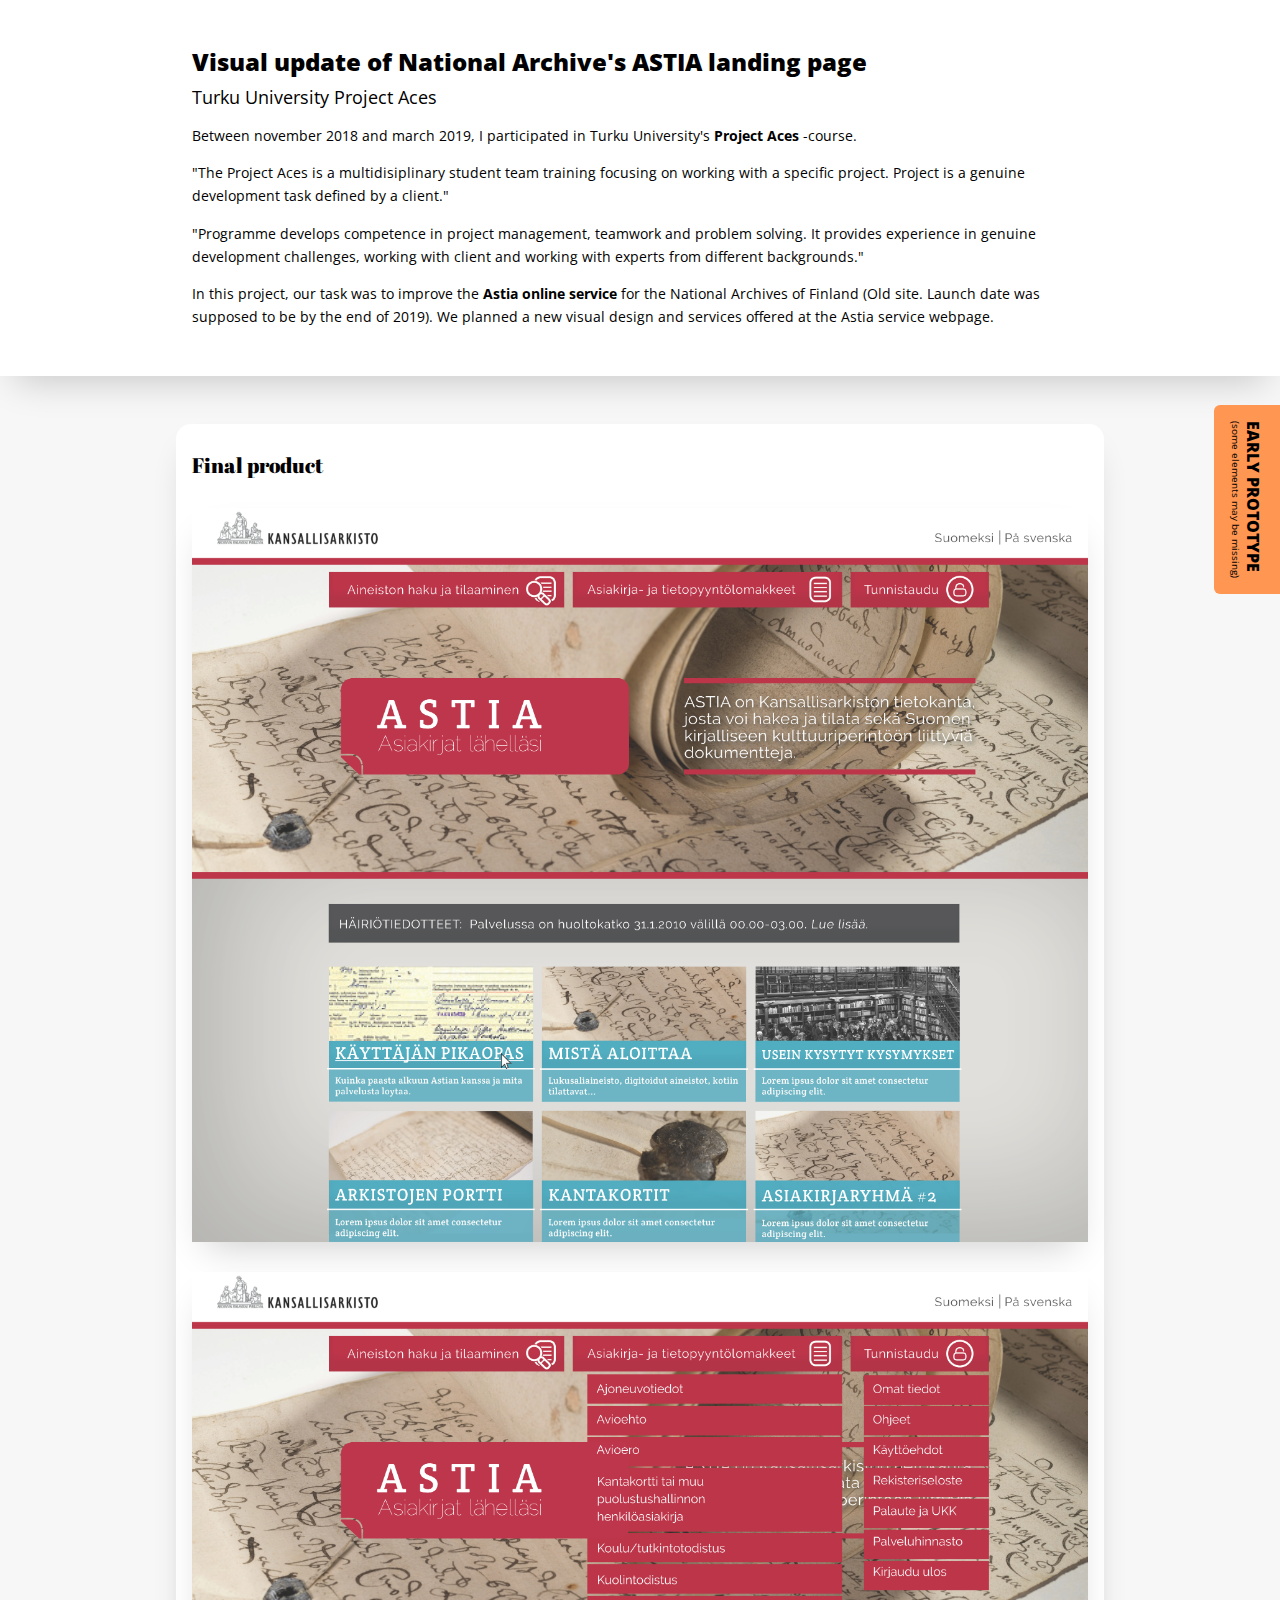
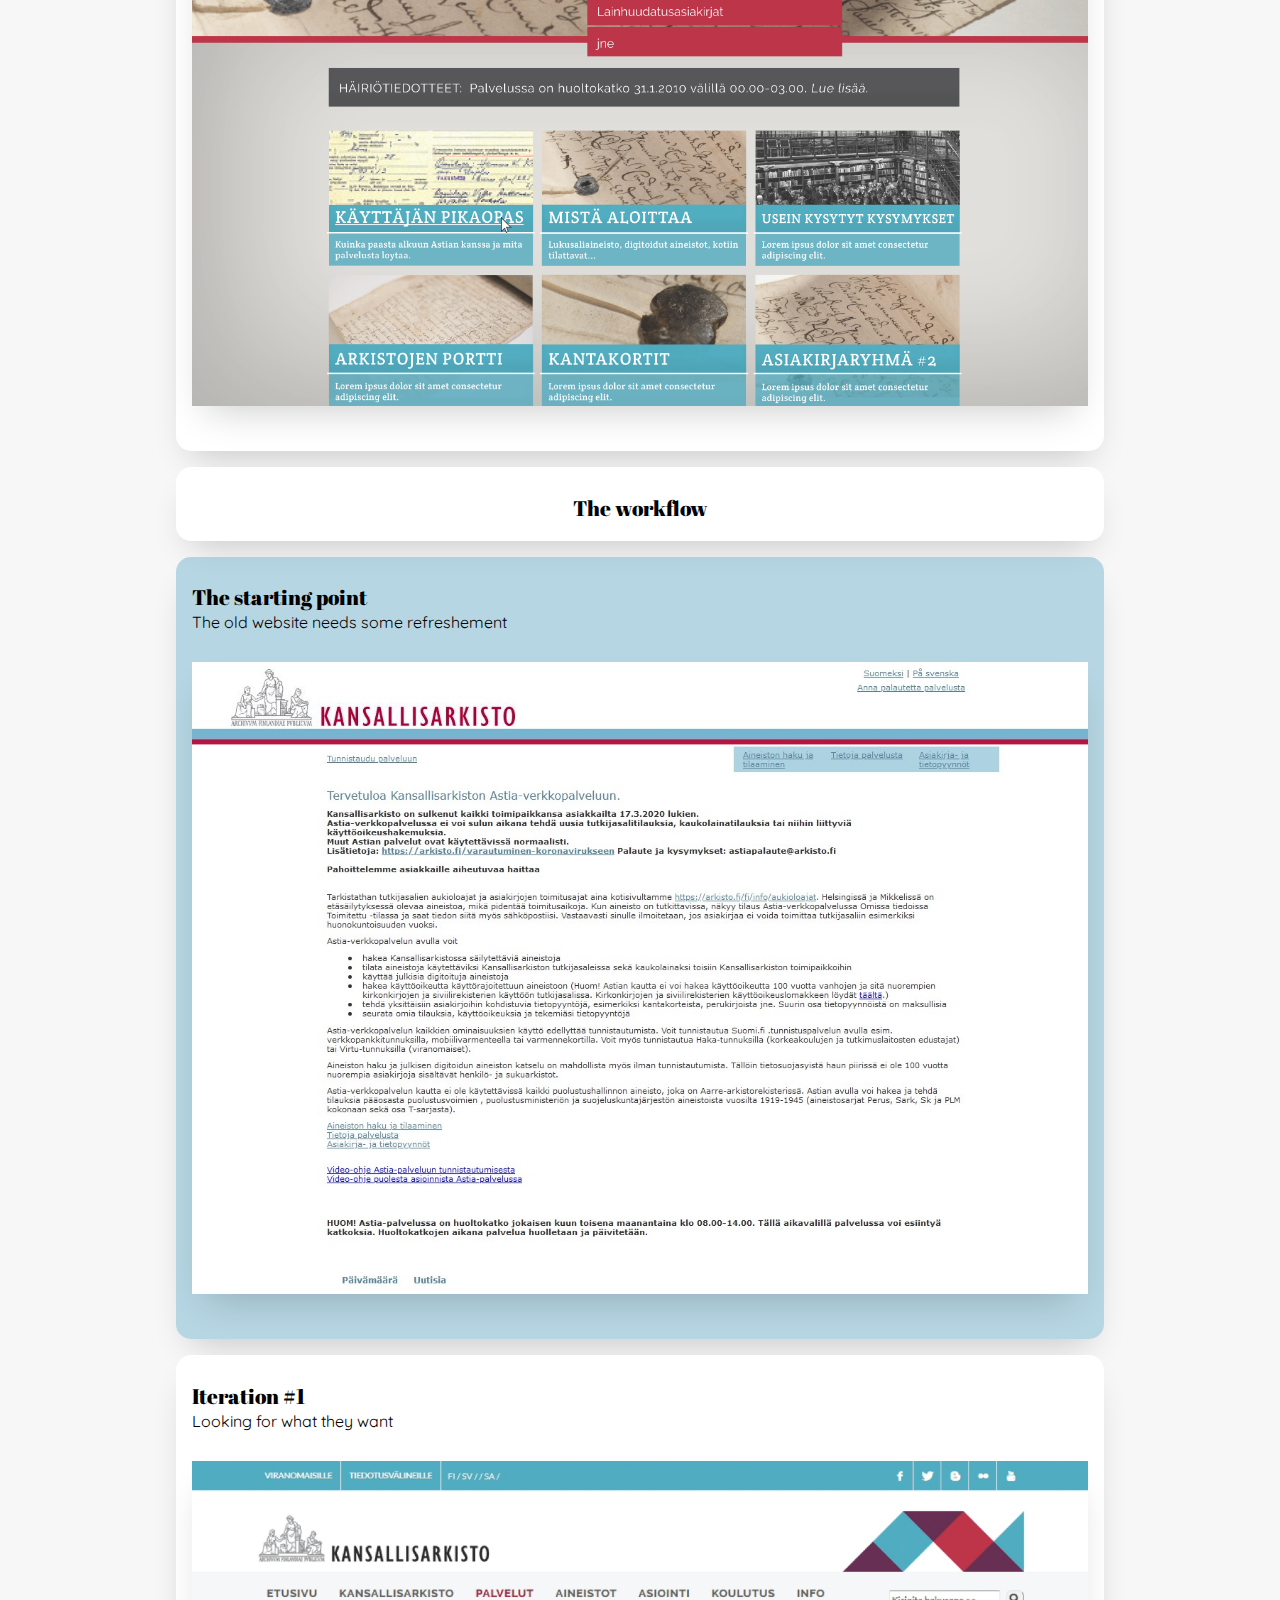
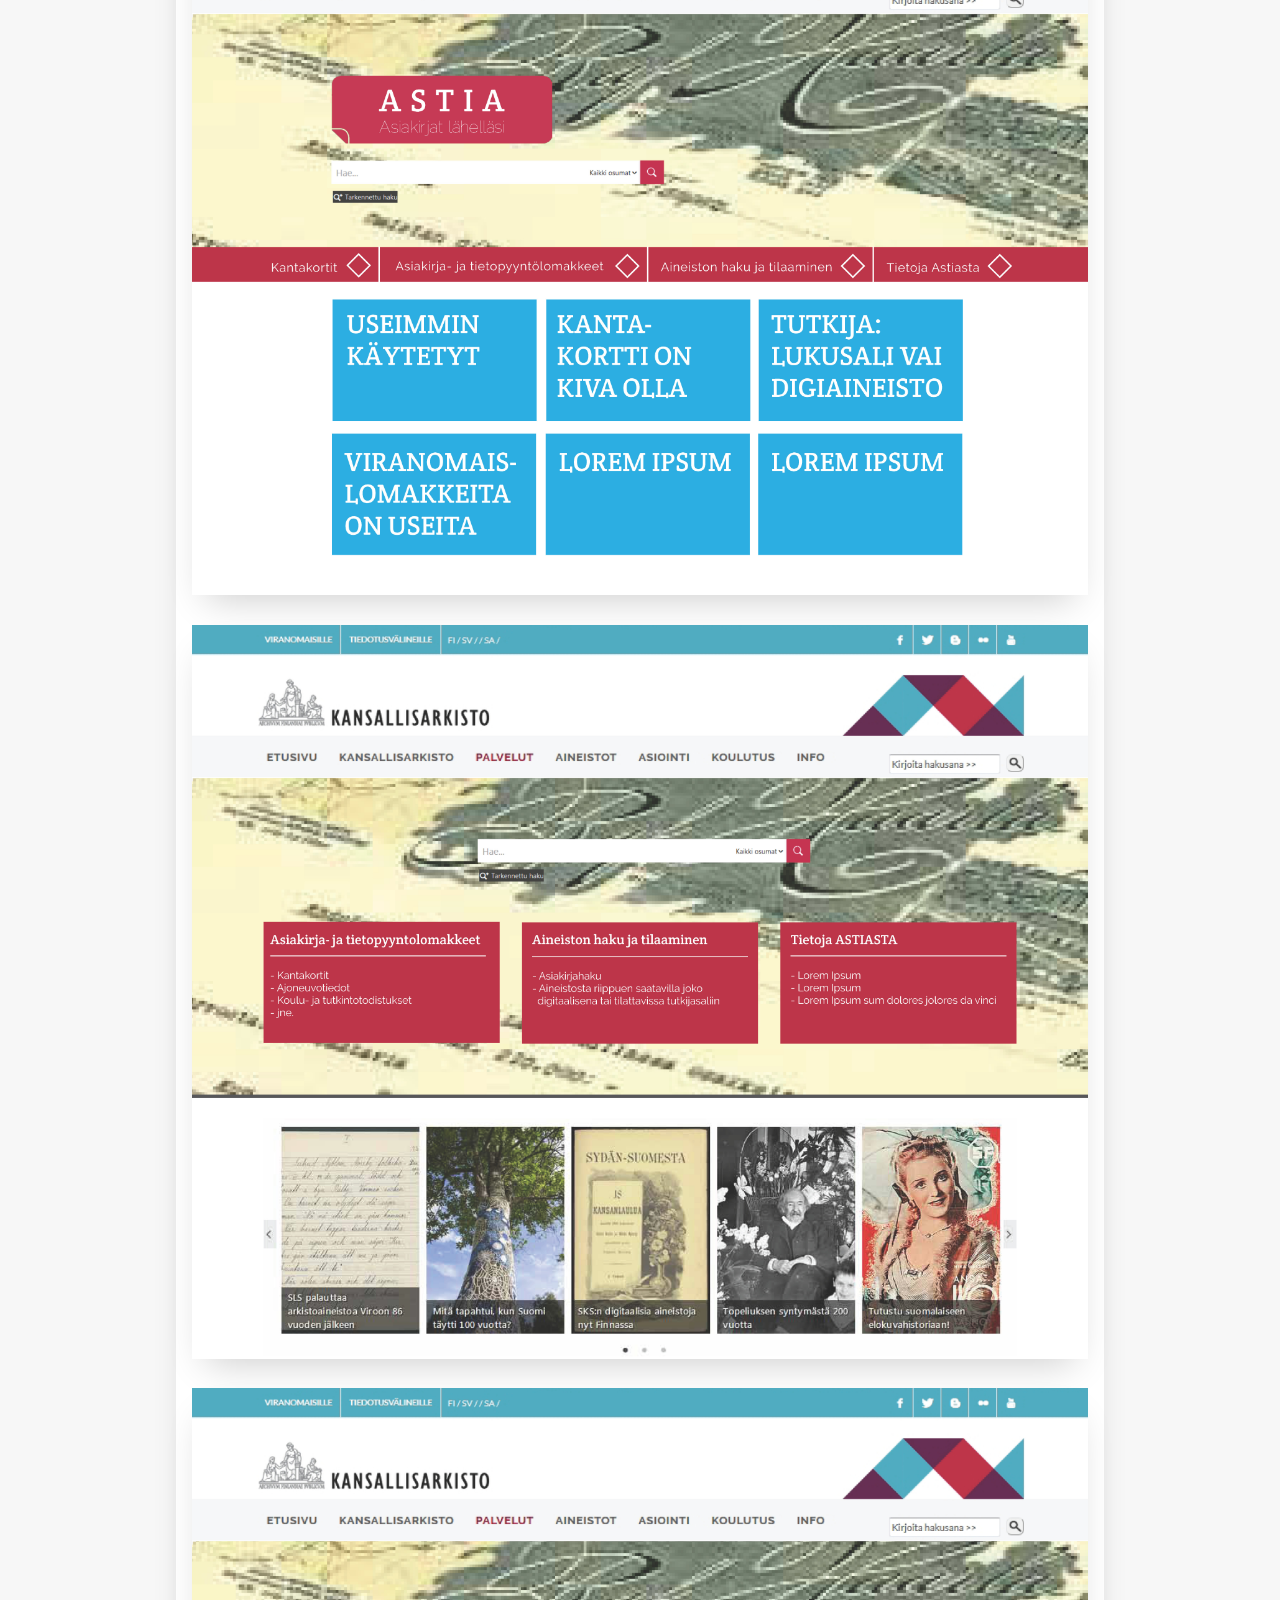
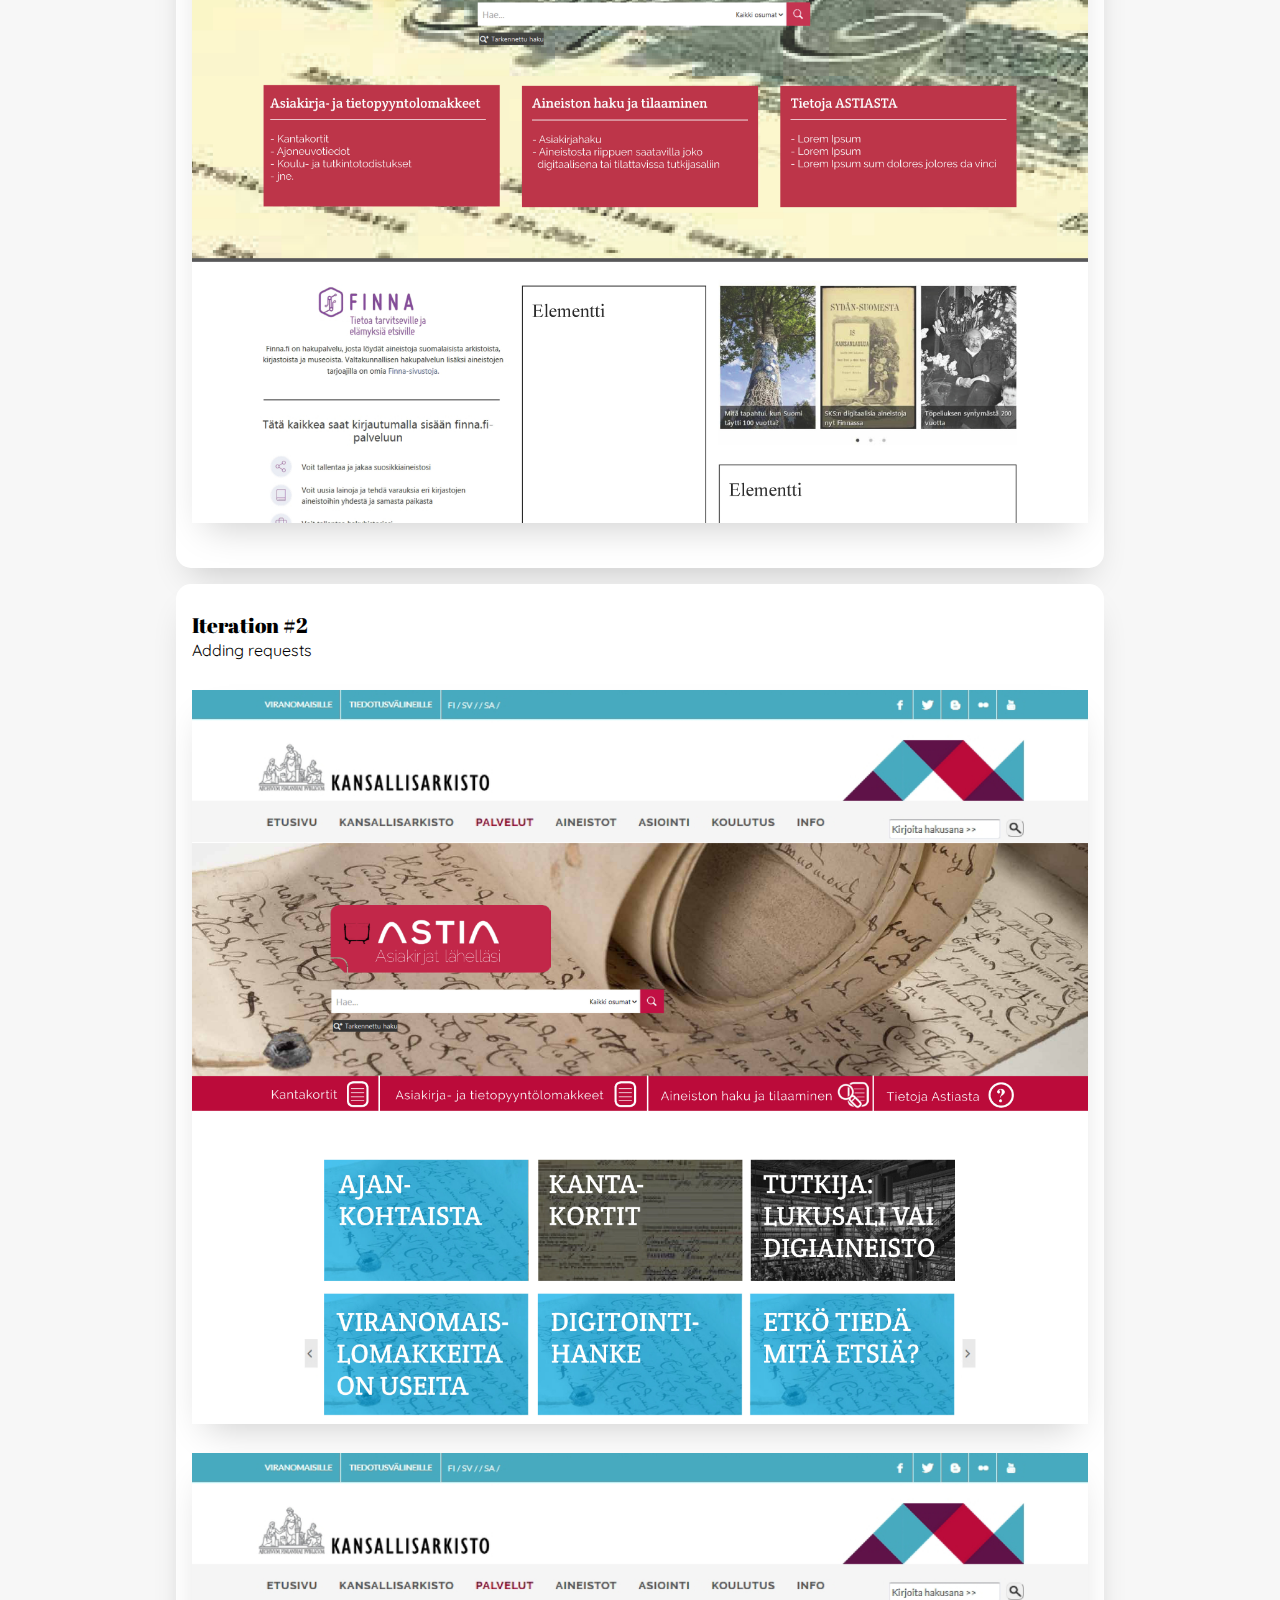
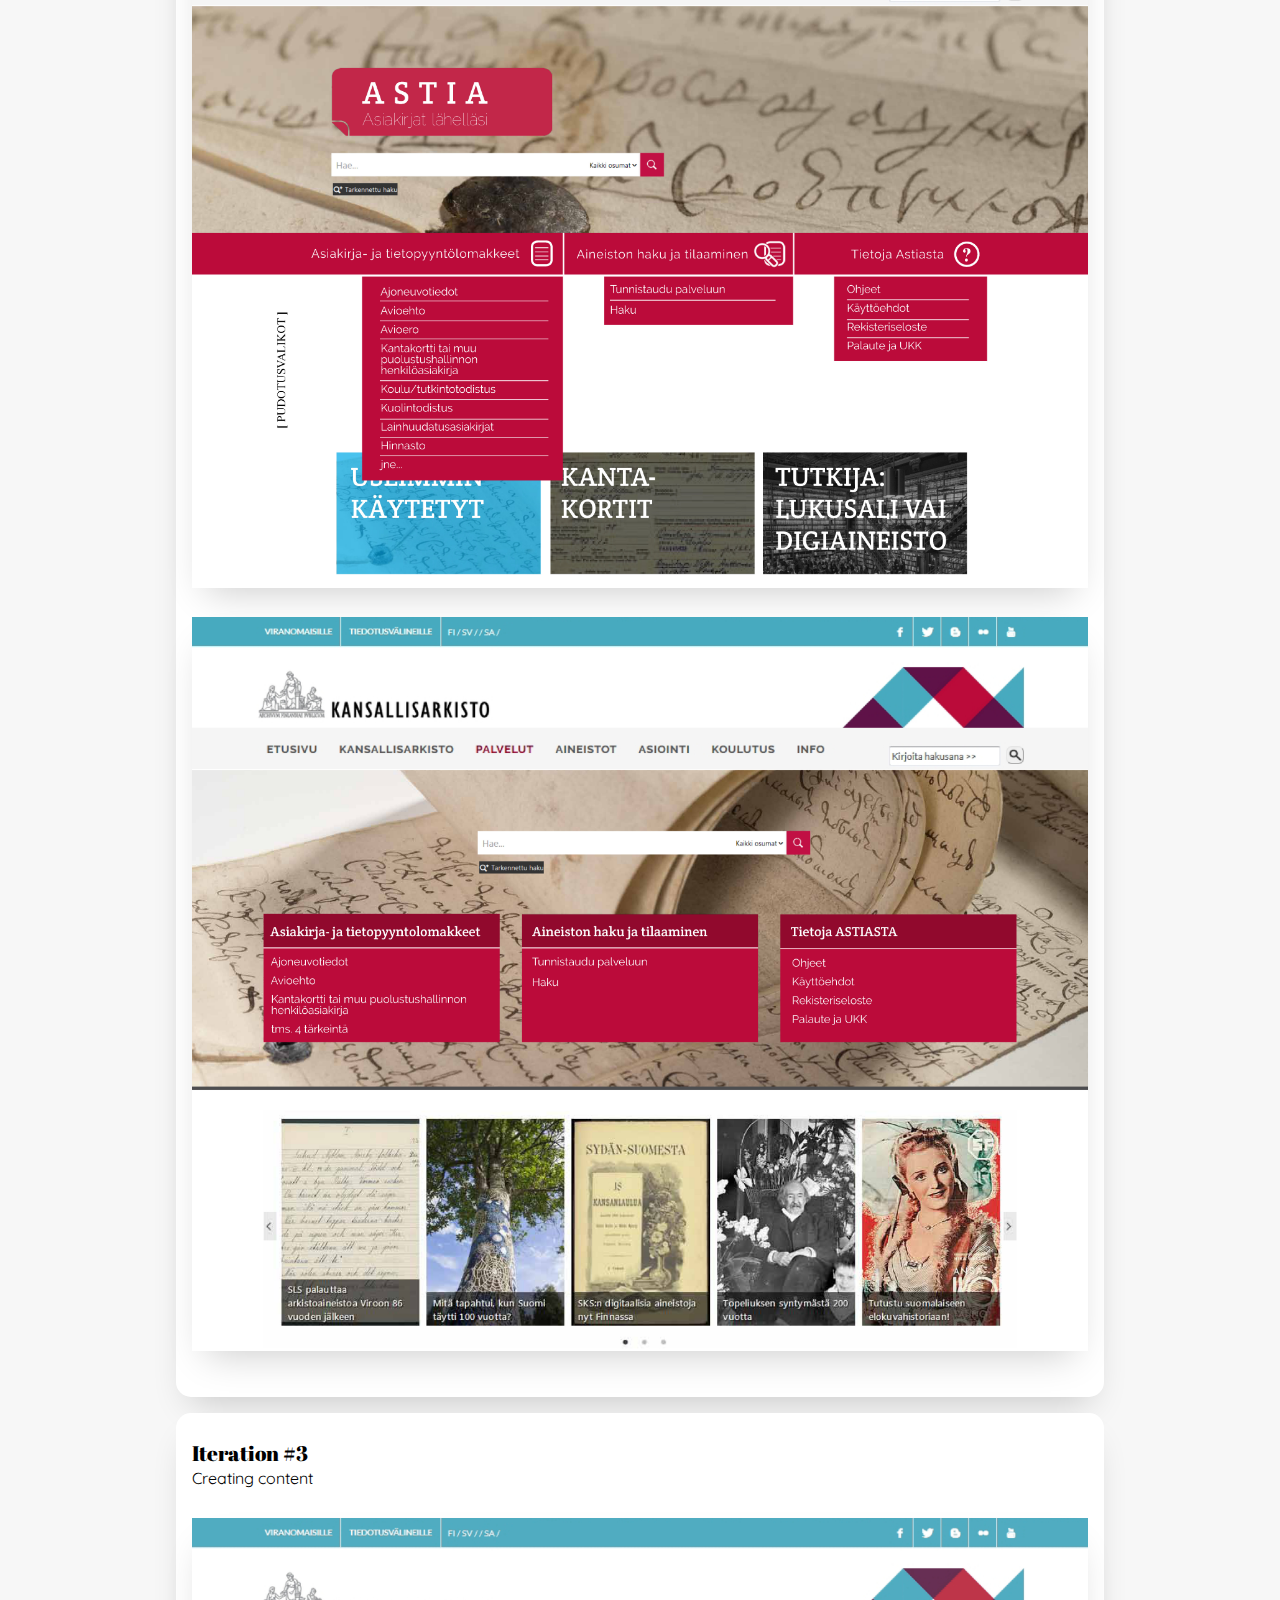
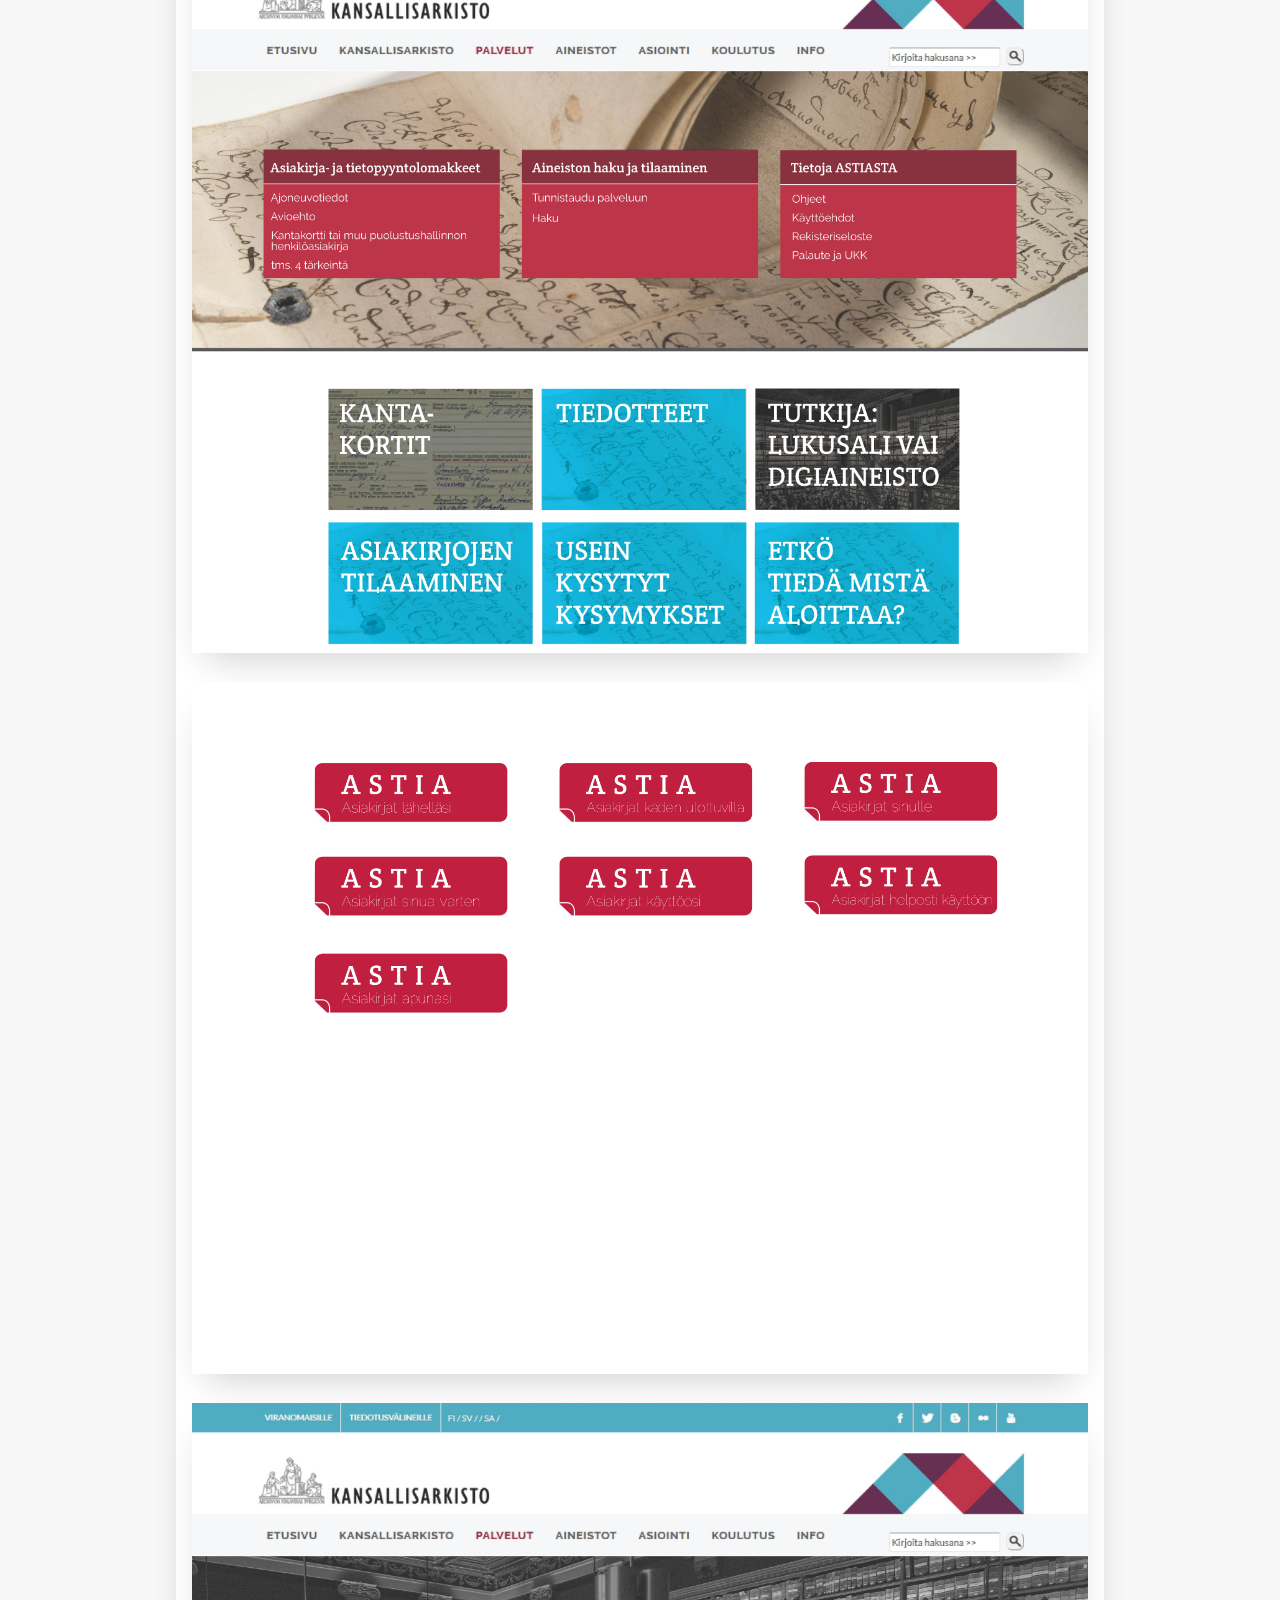
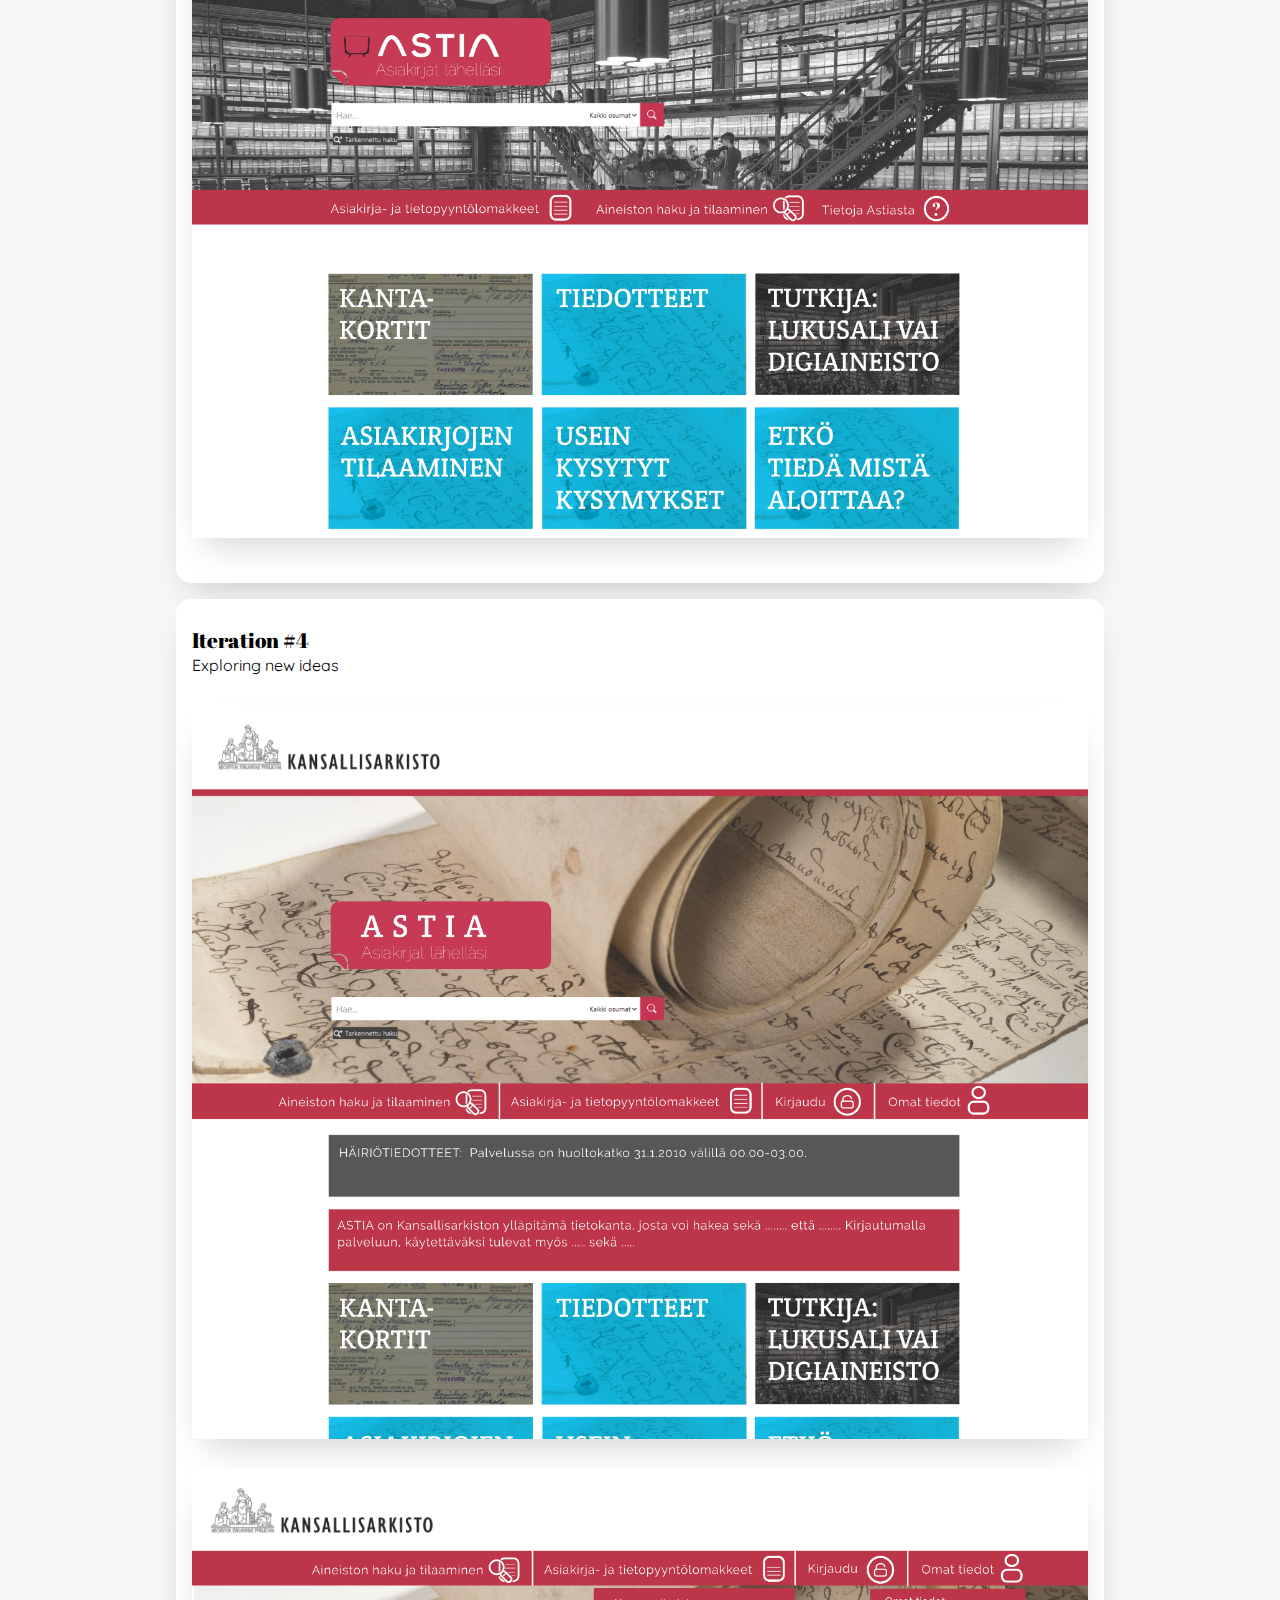
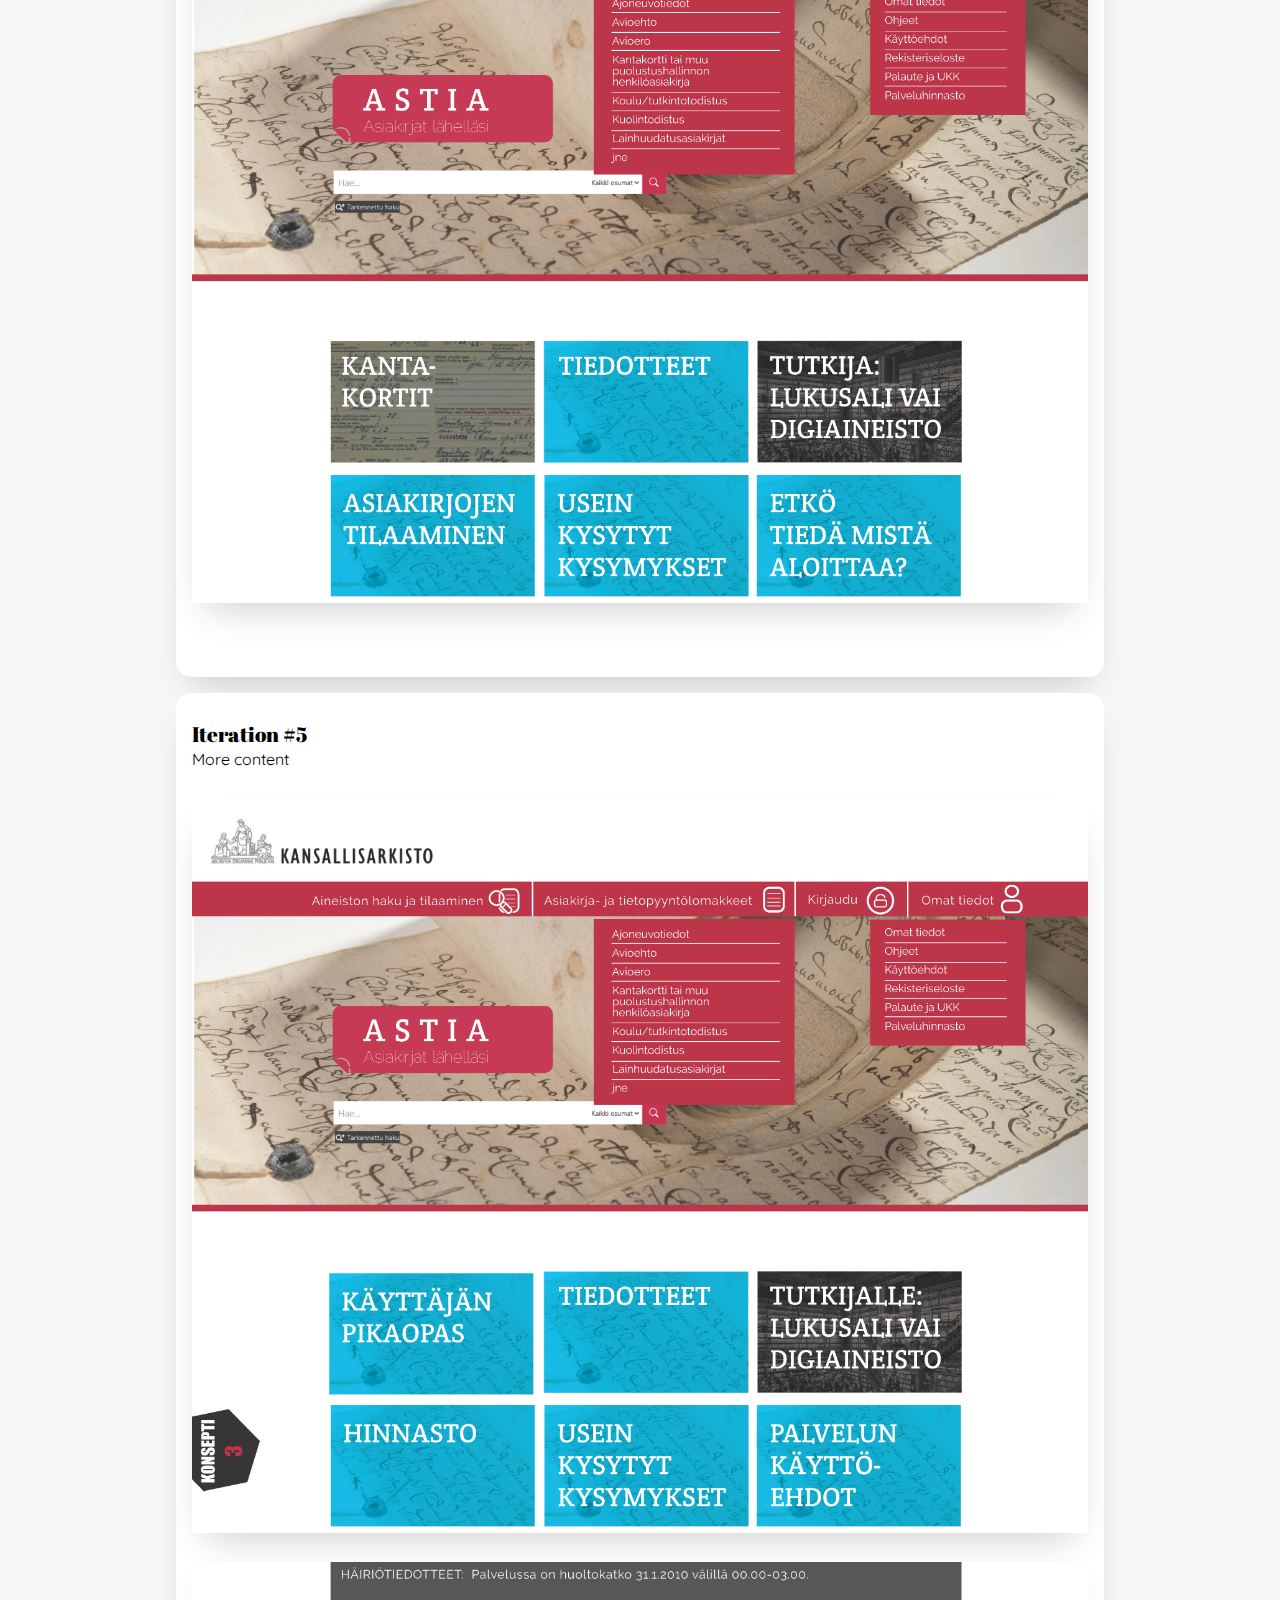
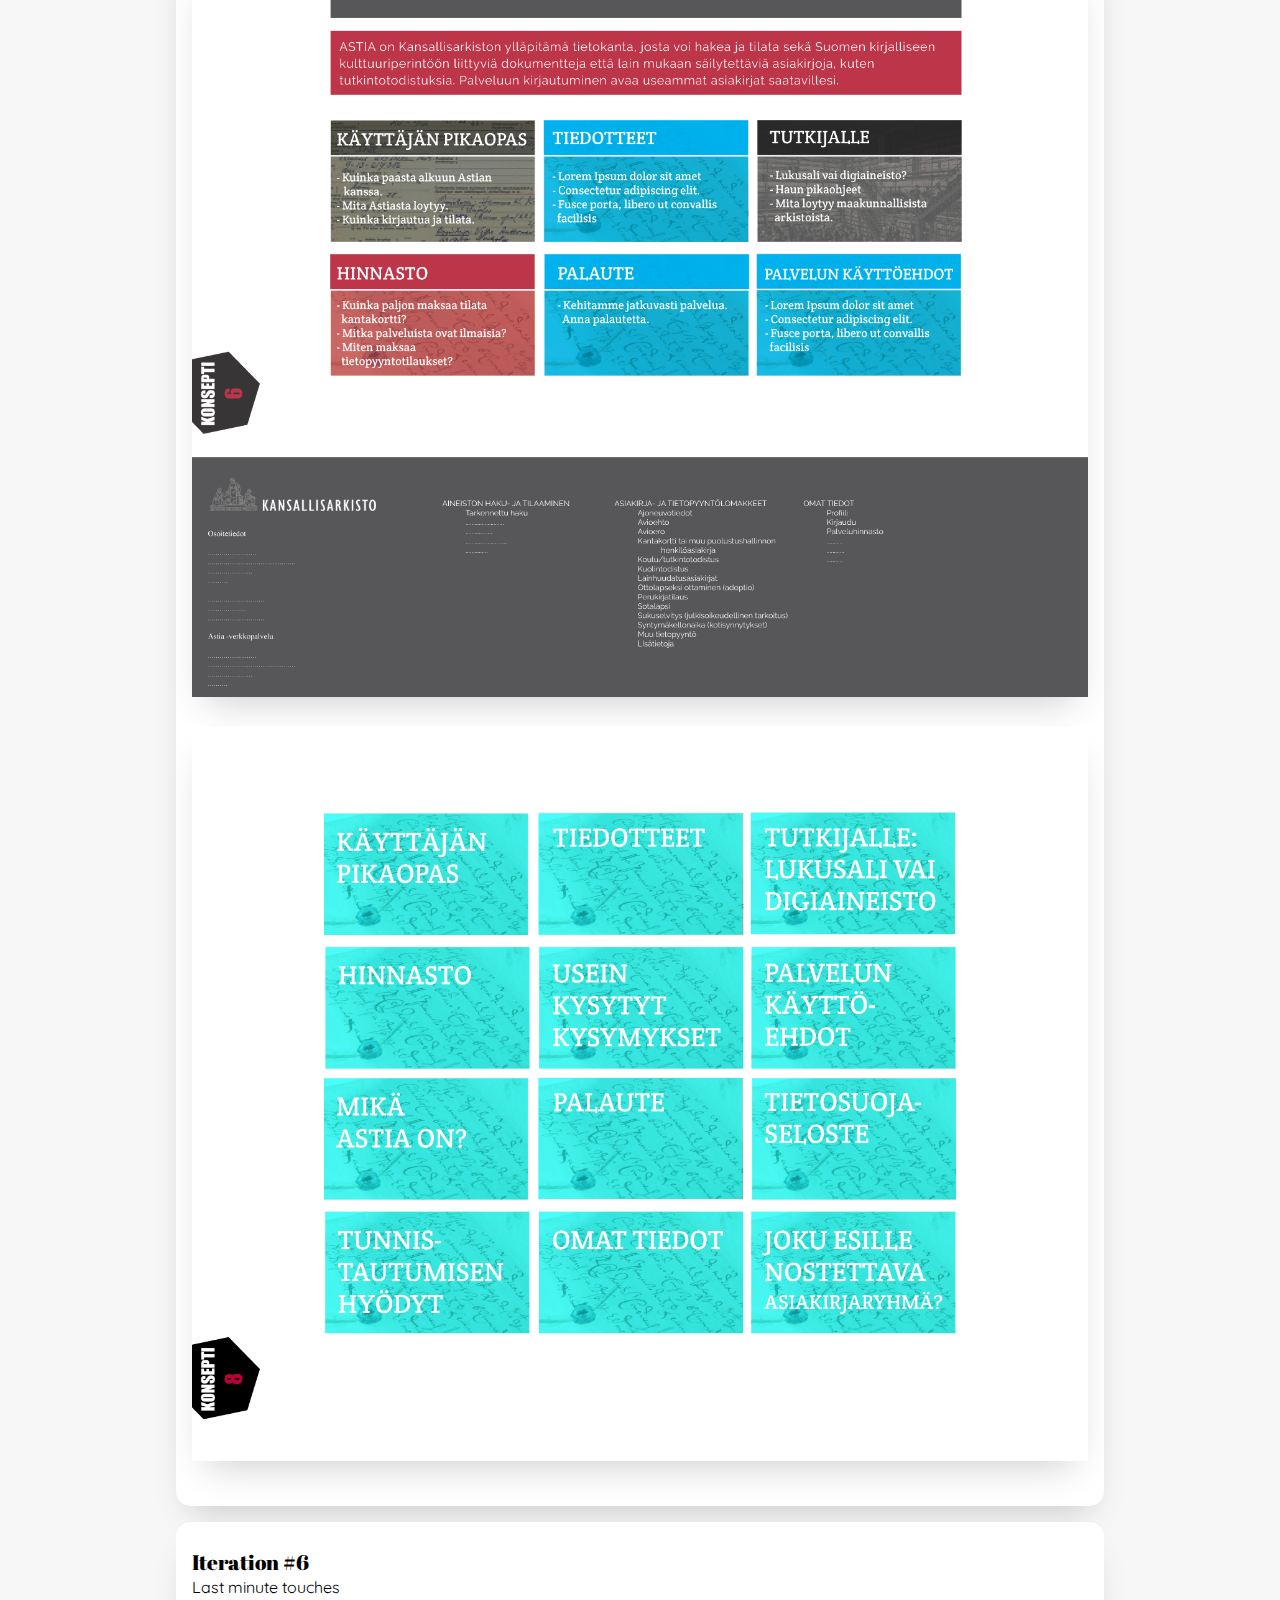
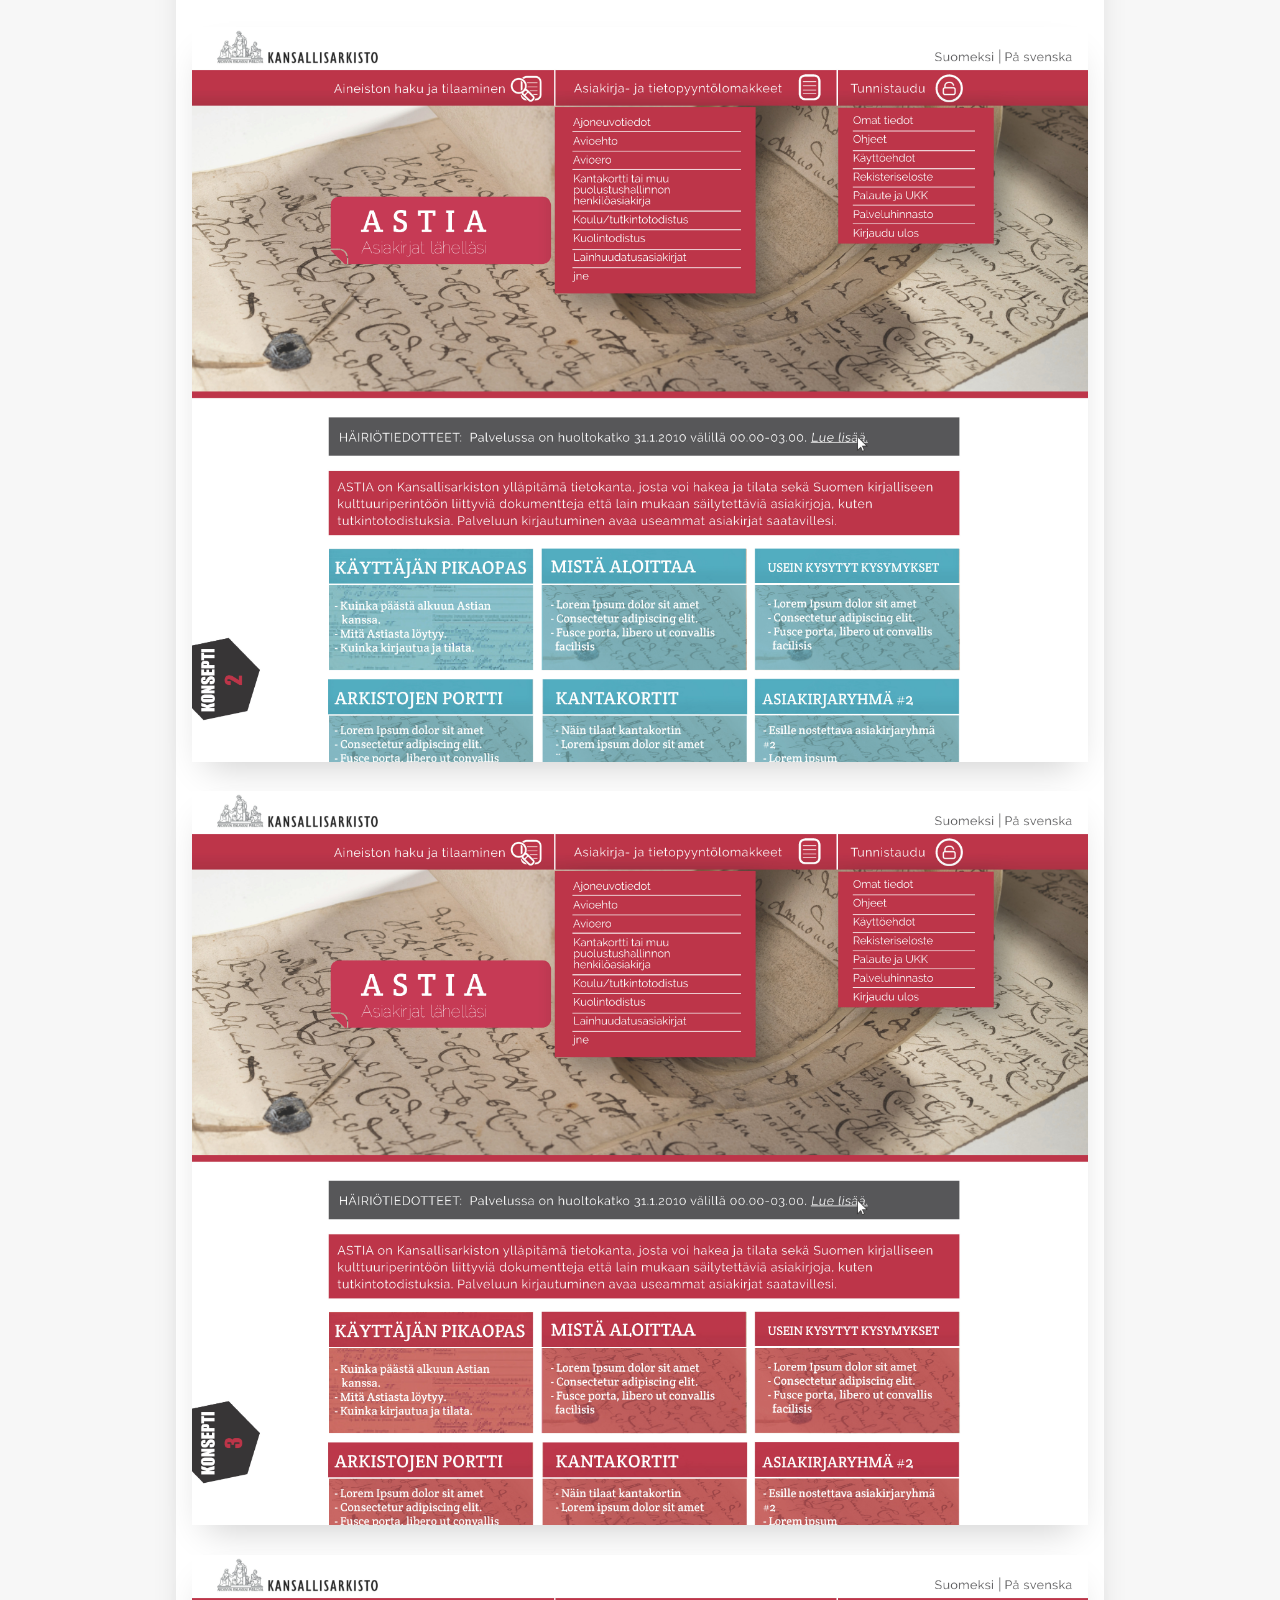
==== kansallisarkisto_workflow.html @ f21d9e27 "update 0.95" ====
<!DOCTYPE html>
<html>
    <head>
        <title>Kansallisarkisto astia -prject workflow</title>
        <meta charset="UTF-8">
        <meta name="viewport" content="width=device-width, initial-scale=1.0">
        <link href="https://fonts.googleapis.com/css2?family=Abril+Fatface&family=Open+Sans:wght@400;800&family=Quicksand:wght@300&display=swap" rel="stylesheet">  
        <link href="css/workflow.css" rel="stylesheet">
    </head>
    <body>
        <div id="header">
            <a id="demo" href="ASTIA_Kansallisarkisto.html" target="_blank">
                <p>Early prototype</p>
                <p id="demo-small">(some elements may be missing)</p>
            </a>
            <div id="content">
                <h1>Visual update of National Archive's ASTIA landing page</h1>
                <h2>Turku University Project Aces</h2>
                <div id="intro">
                    <div>
                        Between november 2018 and march 2019, I participated in Turku University's
                        <a href="https://projektiassat.fi/en/" target="_blank">Project Aces</a> -course.
                    </div>
                    <div>
                        "The Project Aces is a multidisiplinary student team training focusing 
                        on working with a specific project. Project is a genuine development 
                        task defined by a client."
                    </div>

                    <div>
                        "Programme develops competence in project management, teamwork 
                        and problem solving. It provides experience in genuine development 
                        challenges, working with client and working with experts from 
                        different backgrounds."
                    </div>    

                    <div>
                        In this project, our task was to improve the 
                        <a href="https://astia.narc.fi/astiaUi/" target="_blank">Astia online service</a>
                        for the National Archives of Finland (Old site. Launch date was supposed
                        to be by the end of 2019). We planned a new visual 
                        design and services offered at the Astia service webpage. 
                    </div>
                </div>
            </div>
        </div>
        
        <div class="iteration">
            <h3>Final product</h3>
            <h4></h4>
            <img src="img/kansallisarkisto/ASTIA_FINAL_Page_1.jpg" alt="">
            <img src="img/kansallisarkisto/ASTIA_FINAL_Page_2.jpg" alt="">
        </div>
        
        <div class="iteration">
            <h3 id="workflow">The workflow</h3>
        </div>
        
        <div class="iteration starting-point">
            <h3>The starting point</h3>
            <h4>The old website needs some refreshement</h4>
            <img src="img/kansallisarkisto/Astia starting point.jpg" alt="">
        </div>
        
        <div class="iteration">
            <h3>Iteration #1</h3>
            <h4>Looking for what they want</h4>
            <img src="img/kansallisarkisto/ASTIA_v1_Page_1.jpg" alt="">
            <img src="img/kansallisarkisto/ASTIA_v1_Page_3.jpg" alt="">
            <img src="img/kansallisarkisto/ASTIA_v1_Page_4.jpg" alt="">
        </div>
        
        <div class="iteration">
            <h3>Iteration #2</h3>
            <h4>Adding requests</h4>
            <img src="img/kansallisarkisto/ASTIA_v2_Page_1.jpg" alt="">
            <img src="img/kansallisarkisto/ASTIA_v2_Page_2.jpg" alt="">
            <img src="img/kansallisarkisto/ASTIA_v2_Page_3.jpg" alt="">
        </div>
        
        <div class="iteration">
            <h3>Iteration #3</h3>
            <h4>Creating content</h4>
            <img src="img/kansallisarkisto/ASTIA_v3_Page_4.jpg" alt="">
            <img src="img/kansallisarkisto/ASTIA_v3_Page_5.jpg" alt="">
            <img src="img/kansallisarkisto/ASTIA_v3_Page_6.jpg" alt="">
        </div>
        
        <div class="iteration">
            <h3>Iteration #4</h3>
            <h4>Exploring new ideas</h4>
            <img src="img/kansallisarkisto/ASTIA_v4_Page_1.jpg" alt="">
            <img src="img/kansallisarkisto/ASTIA_v4_Page_3.jpg" alt="">
            <img src="img/kansallisarkisto/ASTIA_v4_Page_4.jpg" alt="">
            <img src="img/kansallisarkisto/ASTIA_v4_Page_5.jpg" alt="">
        </div>
        
        <div class="iteration">
            <h3>Iteration #5</h3>
            <h4>More content</h4>
            <img src="img/kansallisarkisto/ASTIA_v5_Page_3.jpg" alt="">
            <img src="img/kansallisarkisto/ASTIA_v5_Page_6.jpg" alt="">
            <img src="img/kansallisarkisto/ASTIA_v5_Page_8.jpg" alt="">
        </div>
        
        <div class="iteration">
            <h3>Iteration #6</h3>
            <h4>Last minute touches</h4>
            <img src="img/kansallisarkisto/ASTIA_v6_Page_2.jpg" alt="">
            <img src="img/kansallisarkisto/ASTIA_v6_Page_3.jpg" alt="">
            <img src="img/kansallisarkisto/ASTIA_v6_Page_7.jpg" alt="">
            <img src="img/kansallisarkisto/ASTIA_v6_Page_8.jpg" alt="">
        </div> 
    </body>
</html>
---- css/workflow.css ----
@import "css-reset.css";

@keyframes demo {
    0% {
        padding-right: 1em;
    }
    
    100% {
        padding-right: 2em;
    }
}

@keyframes demo2 {
    0% {
        padding-right: 2em;
    }
    
    100% {
        padding-right: 3em;
    }
}

html {
    background-color: #F7F7F7;
    font-family: 'Open Sans', sans-serif;
}

h1 {
    font-weight: 800;
    font-size: 1.5em;
    margin-bottom: 0.5em;
    line-height: 1.2;
}

h2 {
    font-size: 1.1em;
    margin-bottom: 1em;
}

div {
    margin-bottom: 1em;
    
}

#intro {
    line-height: 1.6;
    font-size: 0.9em;
}

h3 {
   font-family: 'Abril Fatface', serif;
   margin-bottom: 0.3em;
   margin-top: 0.7em;
   font-size: 1.3em;
   
}

h4 {
   font-family: 'Quicksand', sans-serif; 
   margin-bottom: 2em;
}

img {
    width: 100%;
    margin-bottom: 1.7em;
    -webkit-box-shadow: 0px 18px 36px -14px rgba(0,0,0,0.2);
    -moz-box-shadow: 0px 18px 36px -14px rgba(0,0,0,0.2);
    box-shadow: 0px 18px 36px -14px rgba(0,0,0,0.2);
}

.iteration {
    background-color: white;
    padding: 1em;
    margin-left: 1em;
    margin-right: 1em;
    border-radius: 15px;
    -webkit-box-shadow: 0px 18px 36px -14px rgba(0,0,0,0.2);
    -moz-box-shadow: 0px 18px 36px -14px rgba(0,0,0,0.2);
    box-shadow: 0px 18px 36px -14px rgba(0,0,0,0.2);
}

#demo {
    z-index: 99999;
    writing-mode: vertical-rl;
    text-orientation: mixed;
    position: fixed;
    right: -1%;
    top: 45%;
    font-family: 'Open Sans', sans-serif;
    font-weight: 800;
    text-transform: uppercase;
    background-color: #FF9651;
    padding: 1em;
    border-radius: 6px;
    text-decoration: none;
    color: black;
}

#demo-small {
    text-transform: lowercase;
    font-weight: normal;
    margin-right: 0.5em;
    font-size: 0.62em;
}

#demo:hover {
    animation: demo 0.05s linear;
    animation-fill-mode: forwards;
}

#header {
    margin-bottom: 3em;
    margin-left: 0;
    margin-right: 0;
    padding-top: 3em;
    padding-bottom: 2em;
    background-color: white;
    -webkit-box-shadow: 0px 18px 36px -14px rgba(0,0,0,0.2);
    -moz-box-shadow: 0px 18px 36px -14px rgba(0,0,0,0.2);
    box-shadow: 0px 18px 36px -14px rgba(0,0,0,0.2);
}

#workflow {
    text-align: center;
}

#intro a {
    text-decoration: none;
    font-weight: bold;
    color: black;
}

#intro a:hover {
    color: #FF9651;
}

.starting-point {
    background-color: rgba(118,181,208,0.5);
}

@media screen and (min-width: 900px) {
    .iteration {
        width: 70%;
        margin-left: auto;
        margin-right: auto;
    }
    
    #content {
        width: 70%;
        margin-left: auto;
        margin-right: auto;
    }
    
    #demo {
        padding-right: 2em;
    }
    
    #demo:hover {
        animation: demo2 0.05s linear;
        animation-fill-mode: forwards;
    }
}

@media screen and (min-width: 1800px) {
    .iteration {
        width: 50%;
    }
    
    #content {
        width: 50%;
    }
}
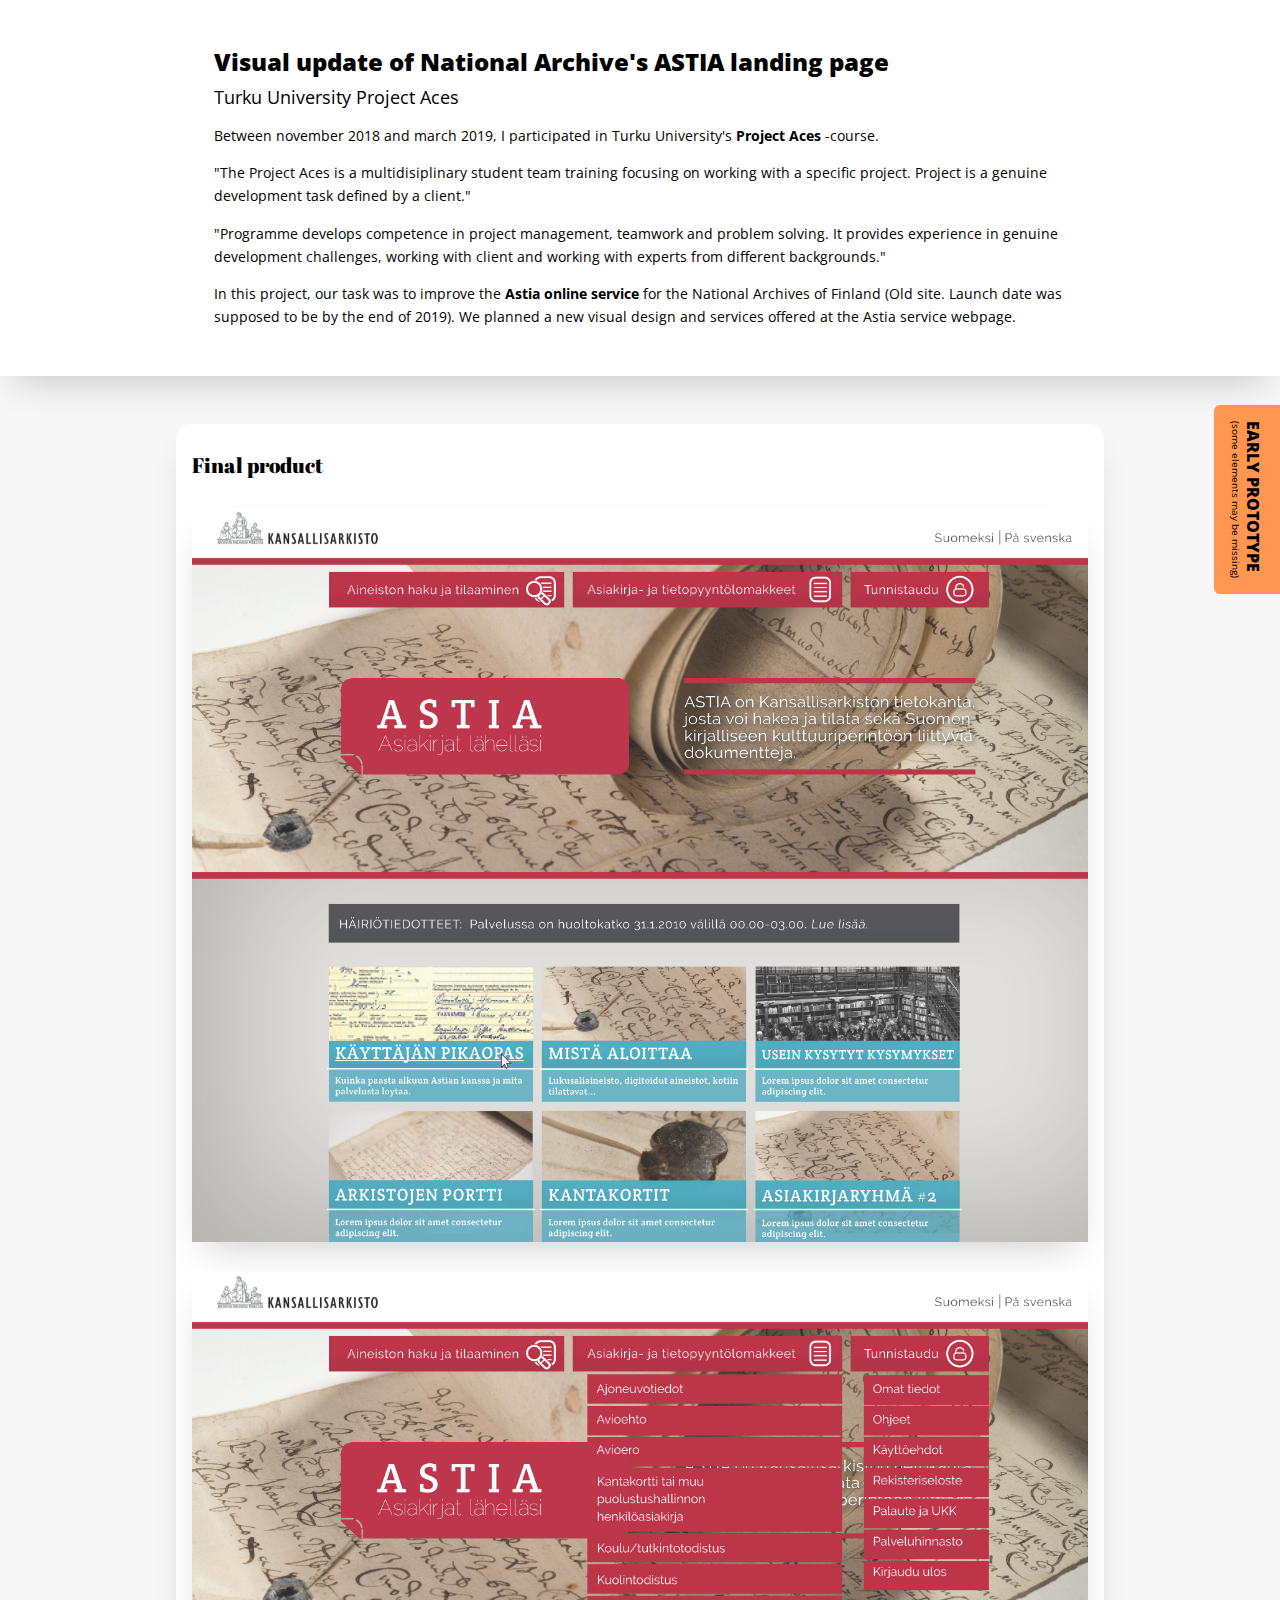
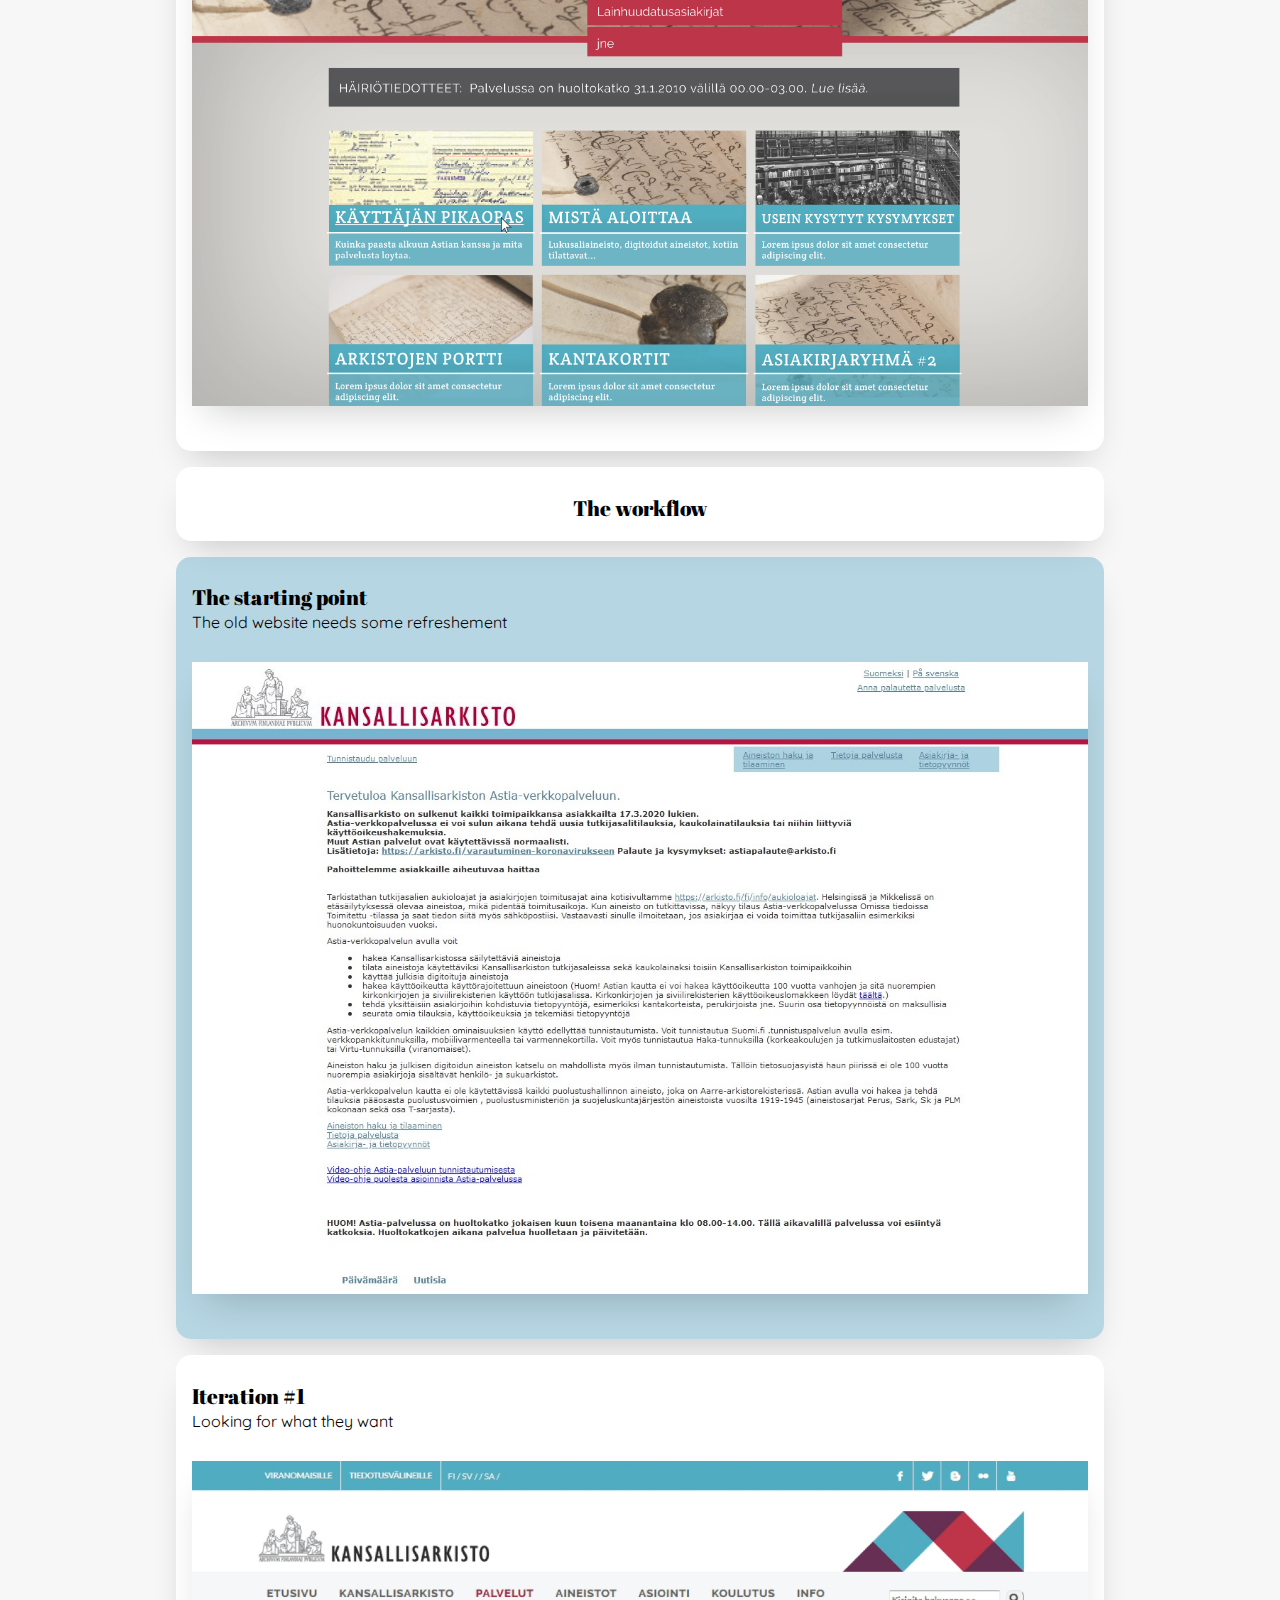
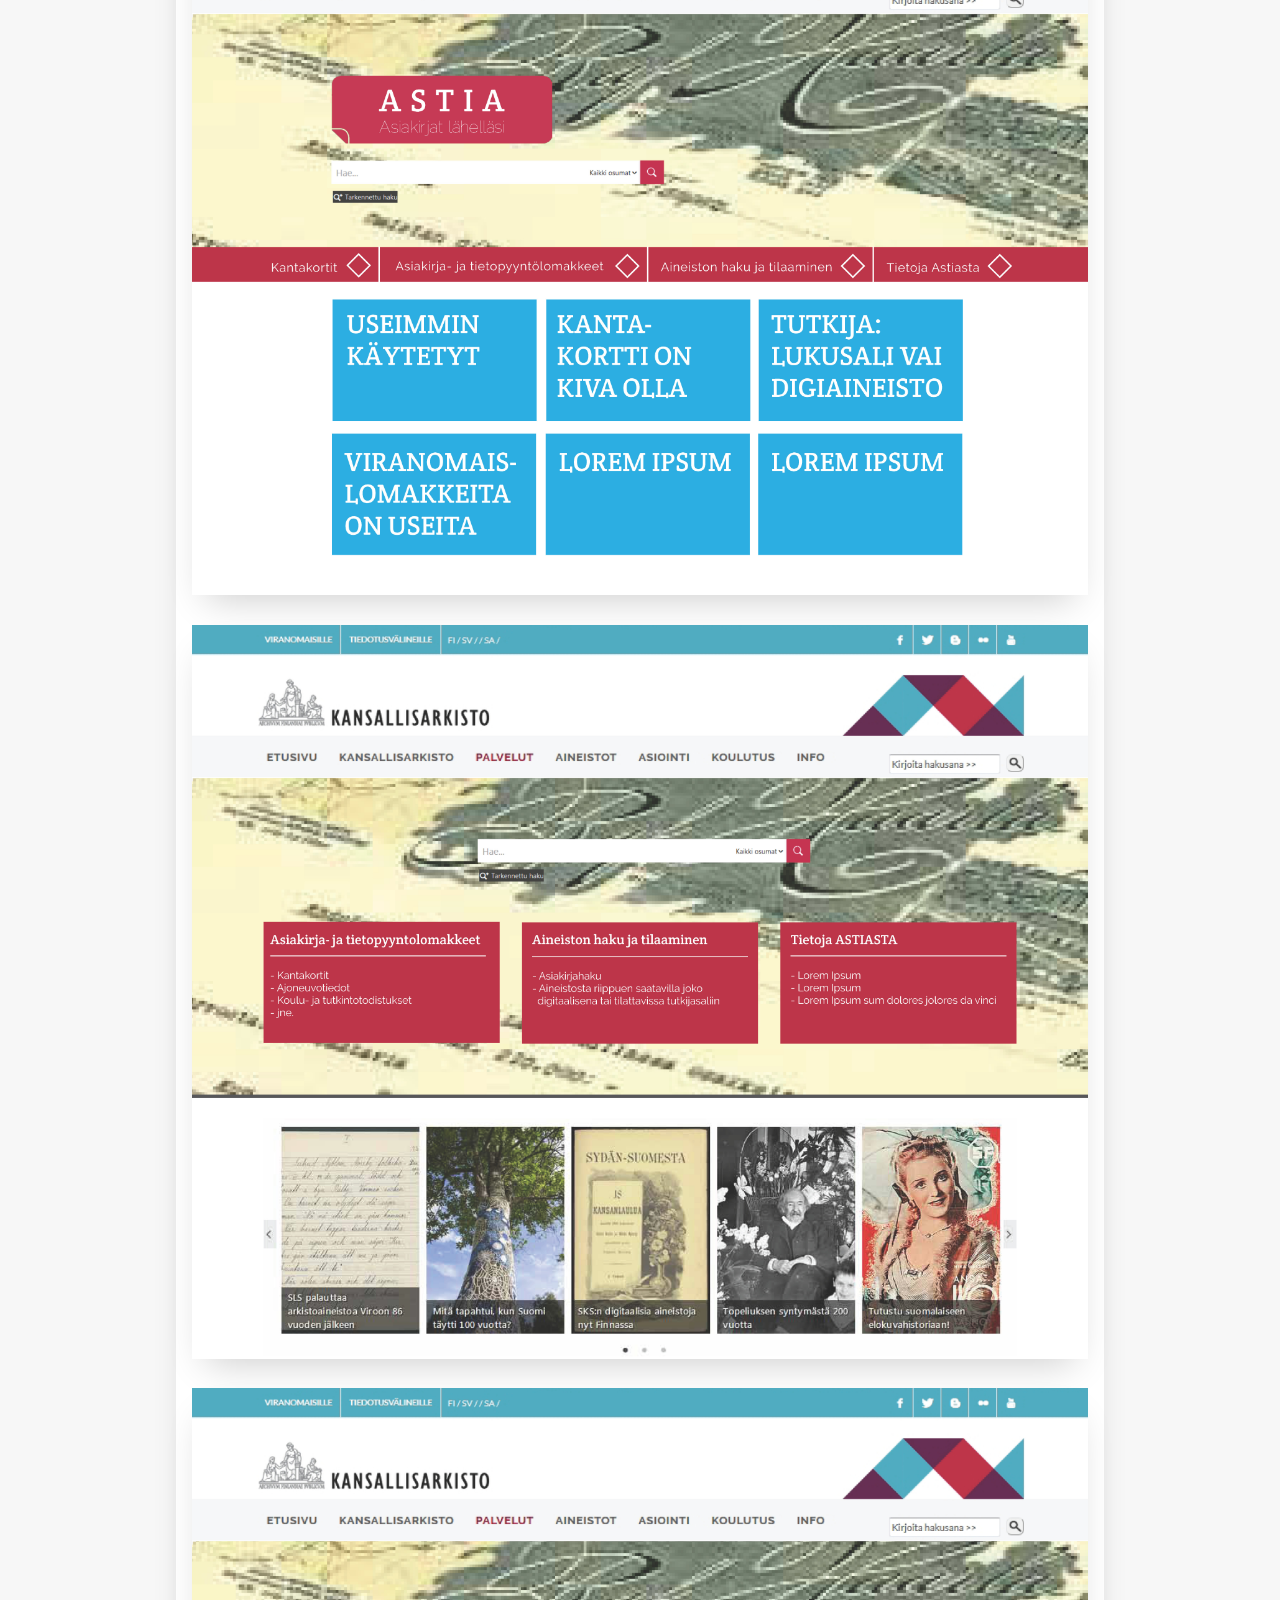
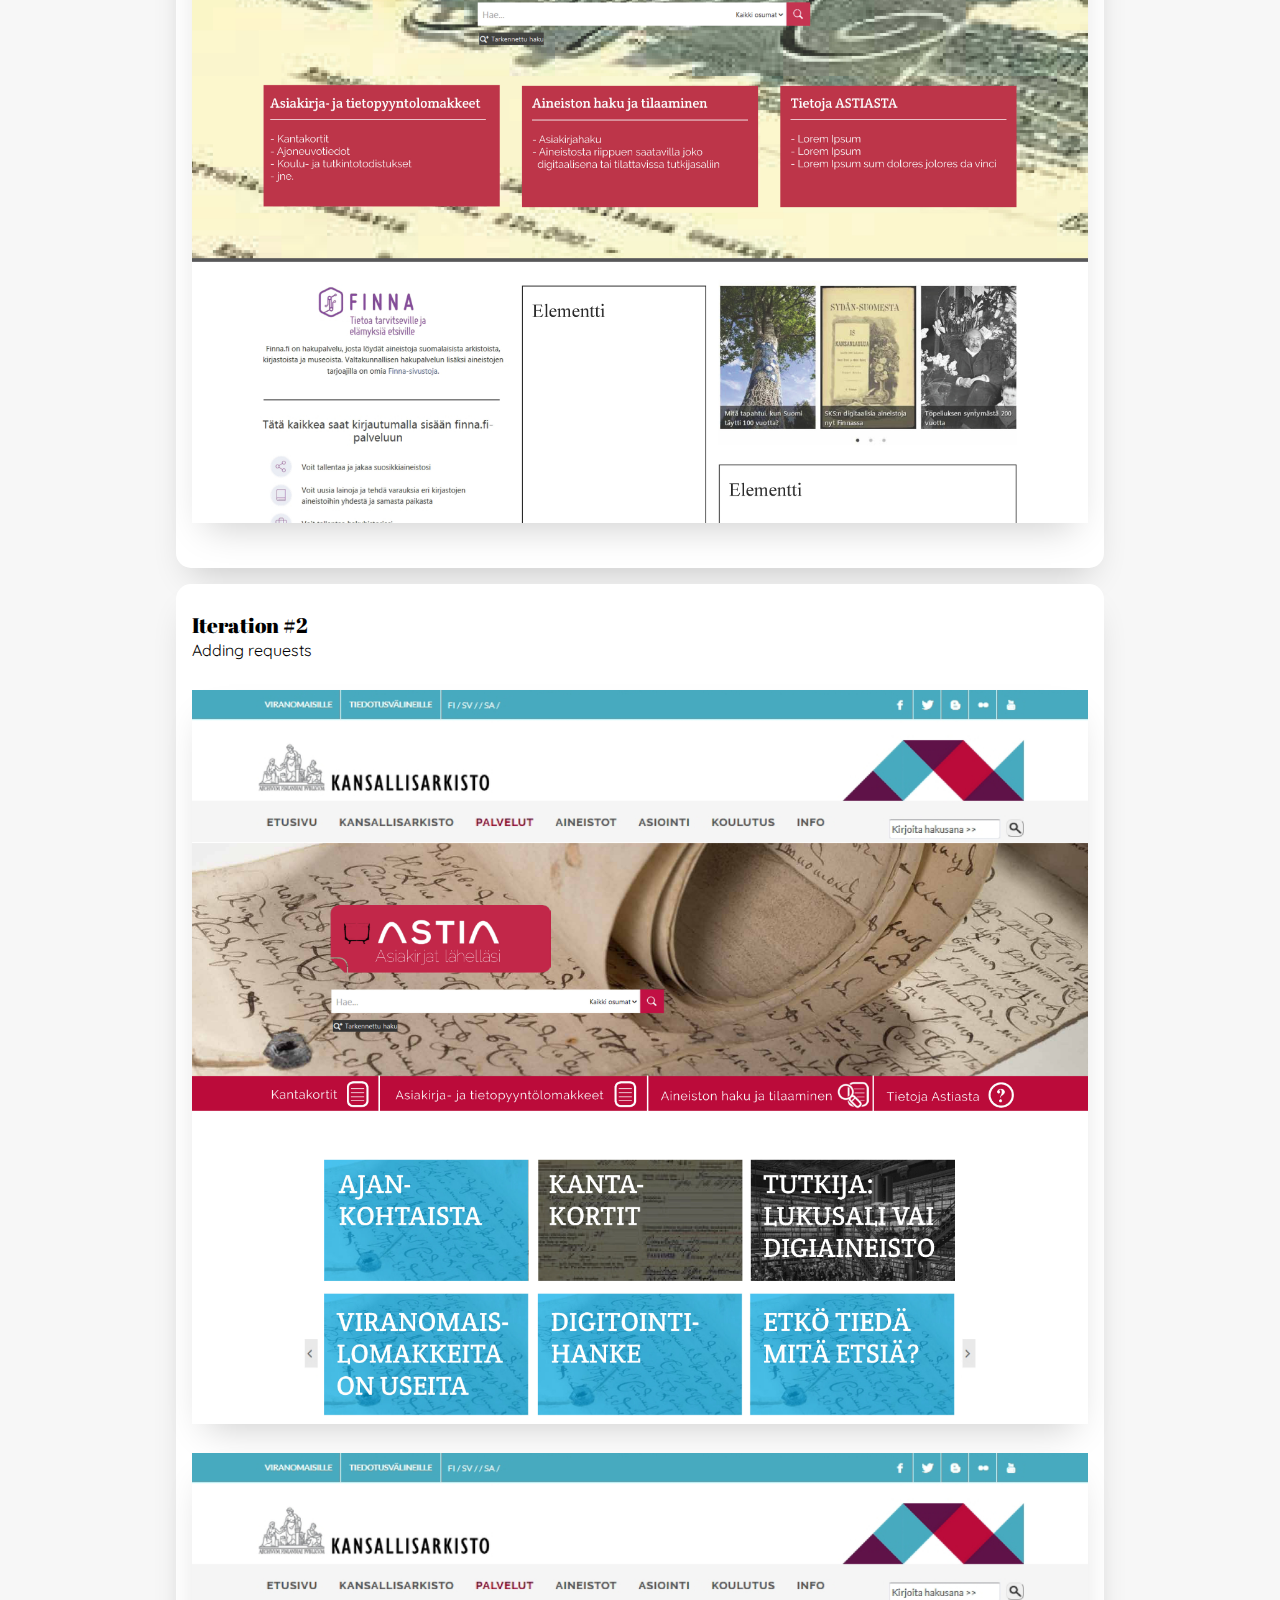
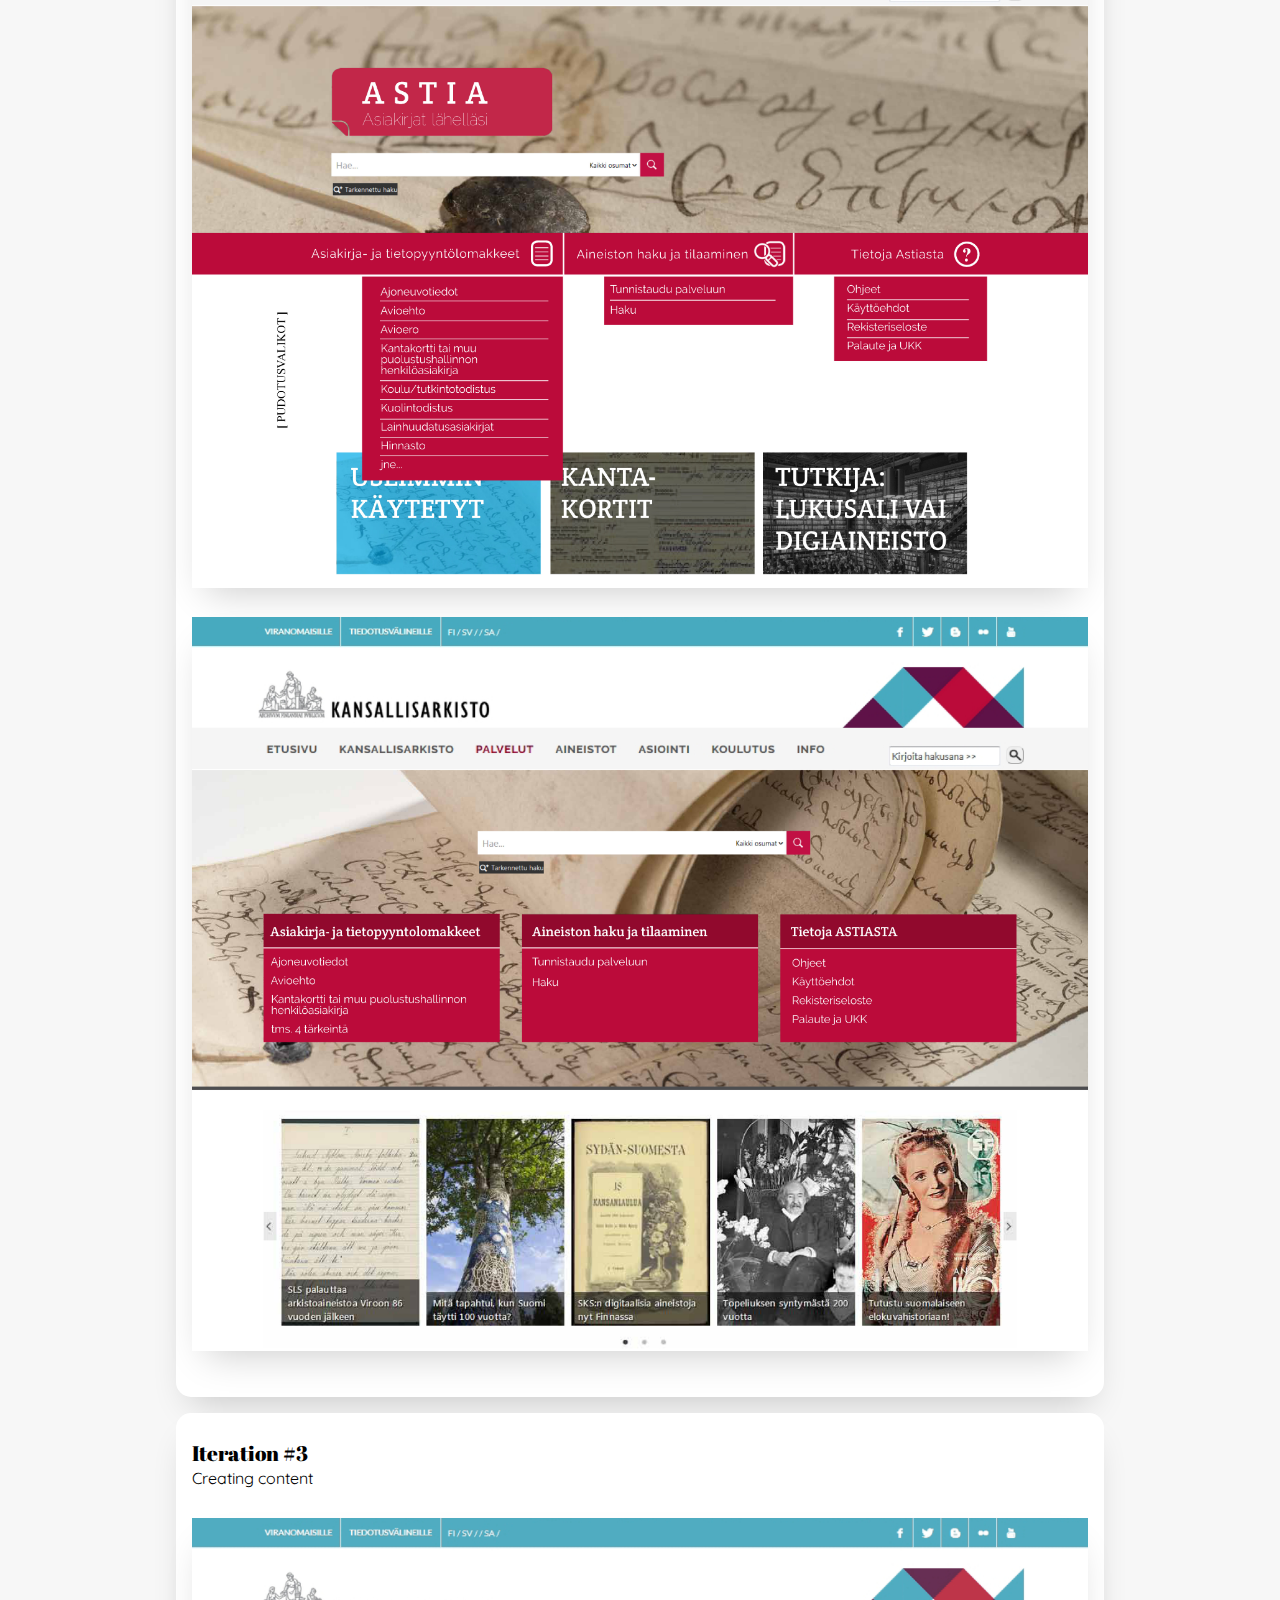
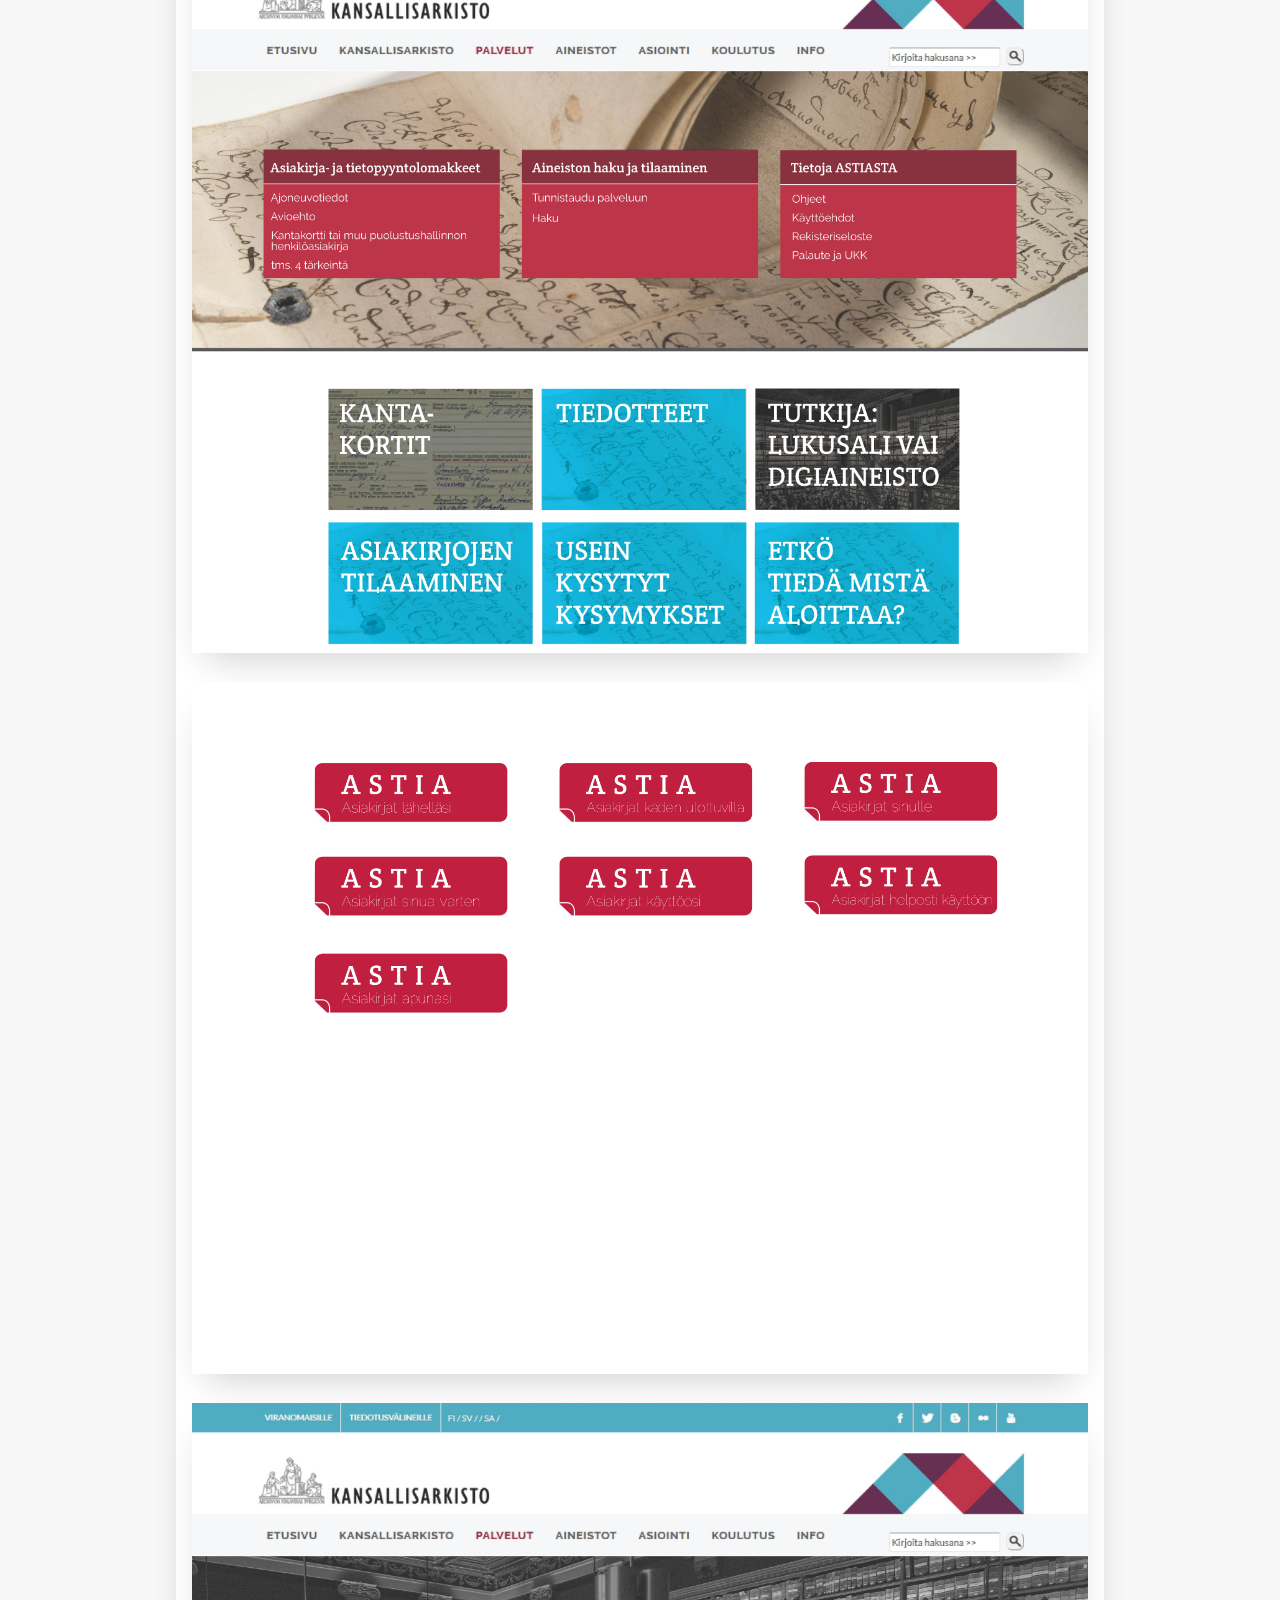
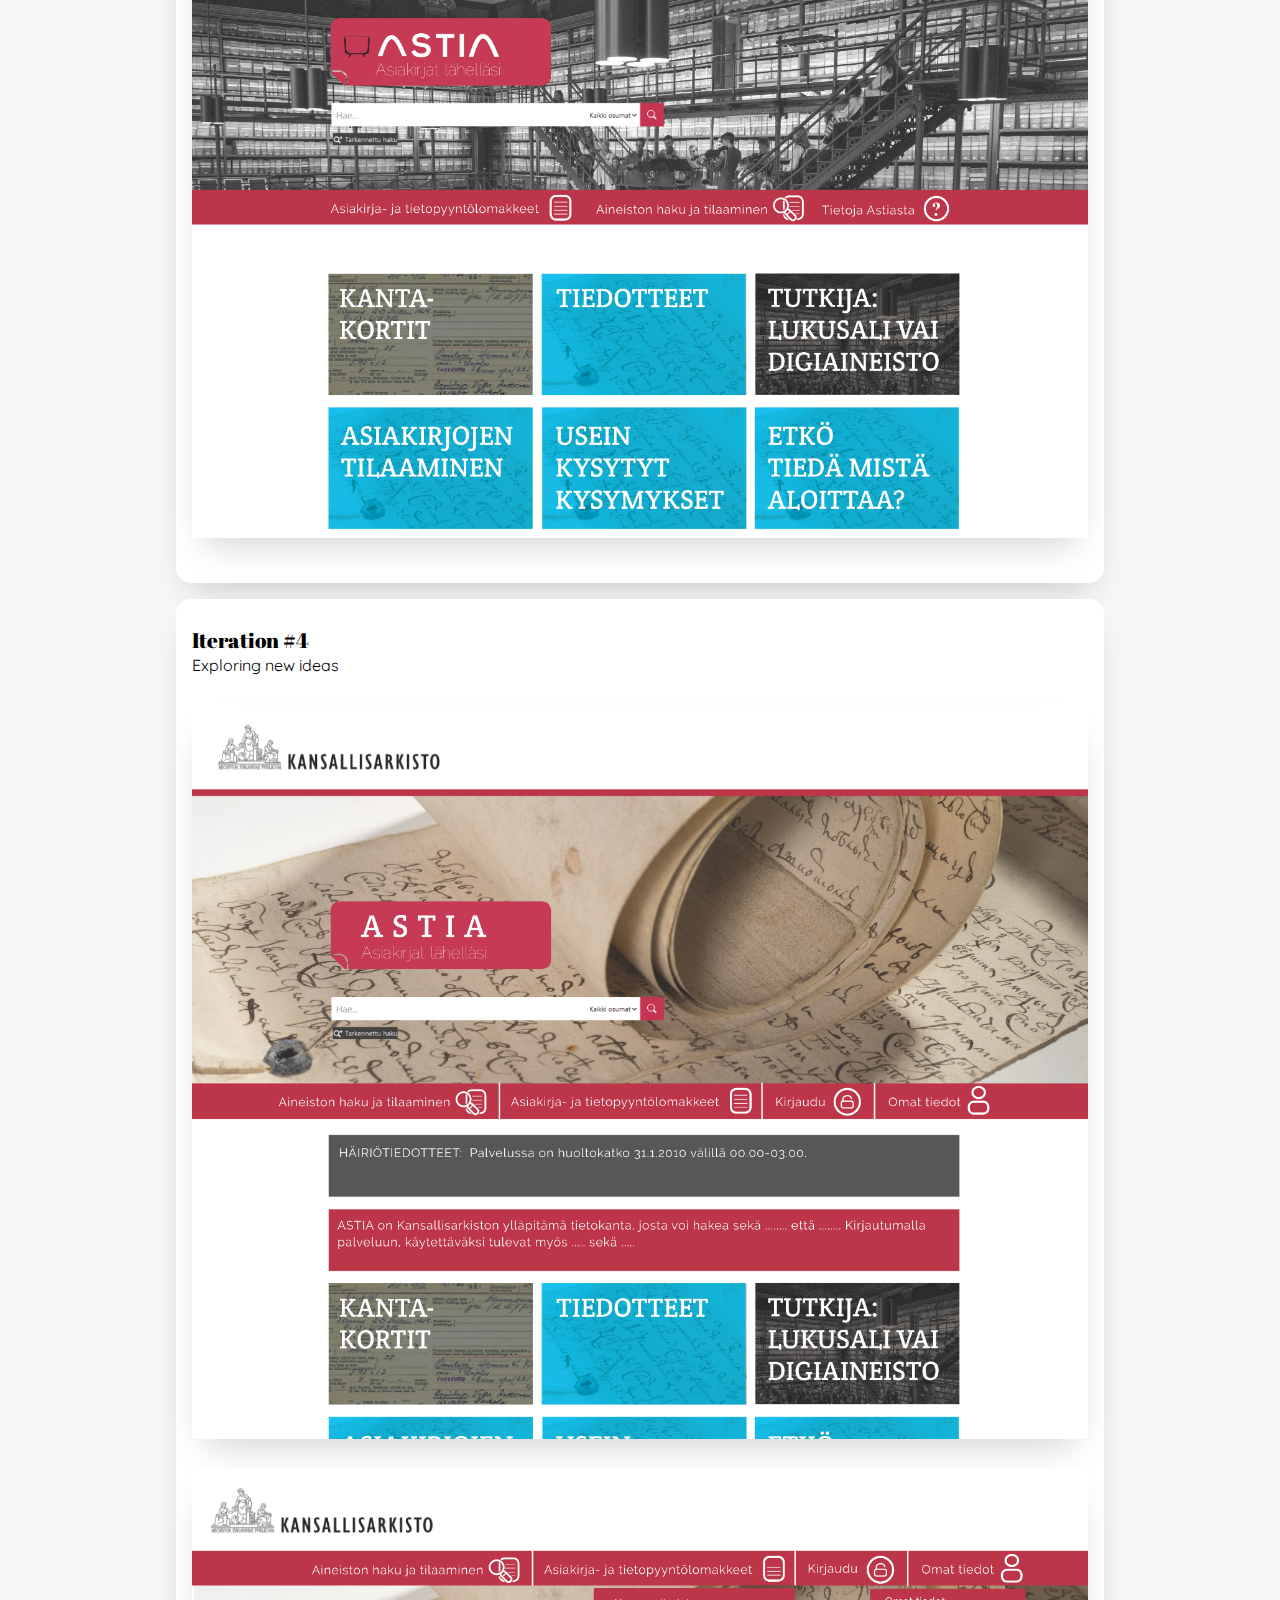
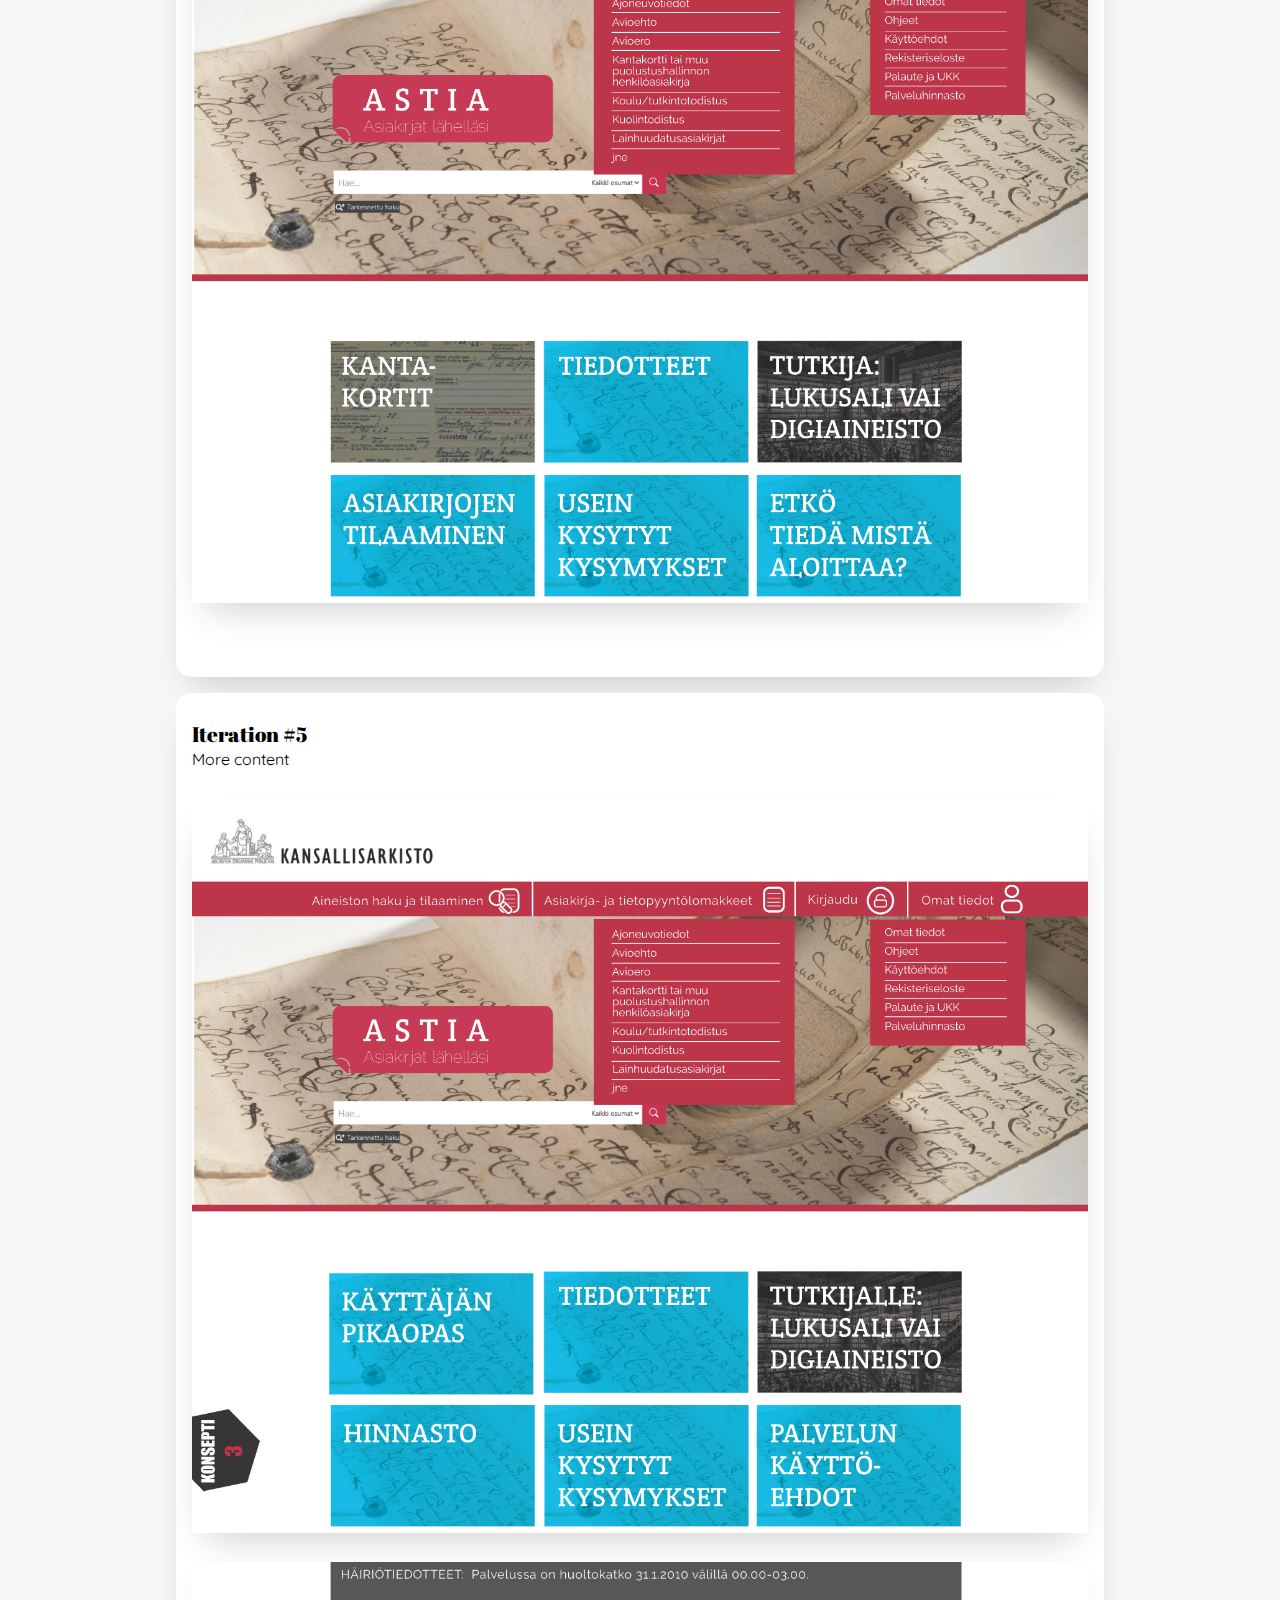
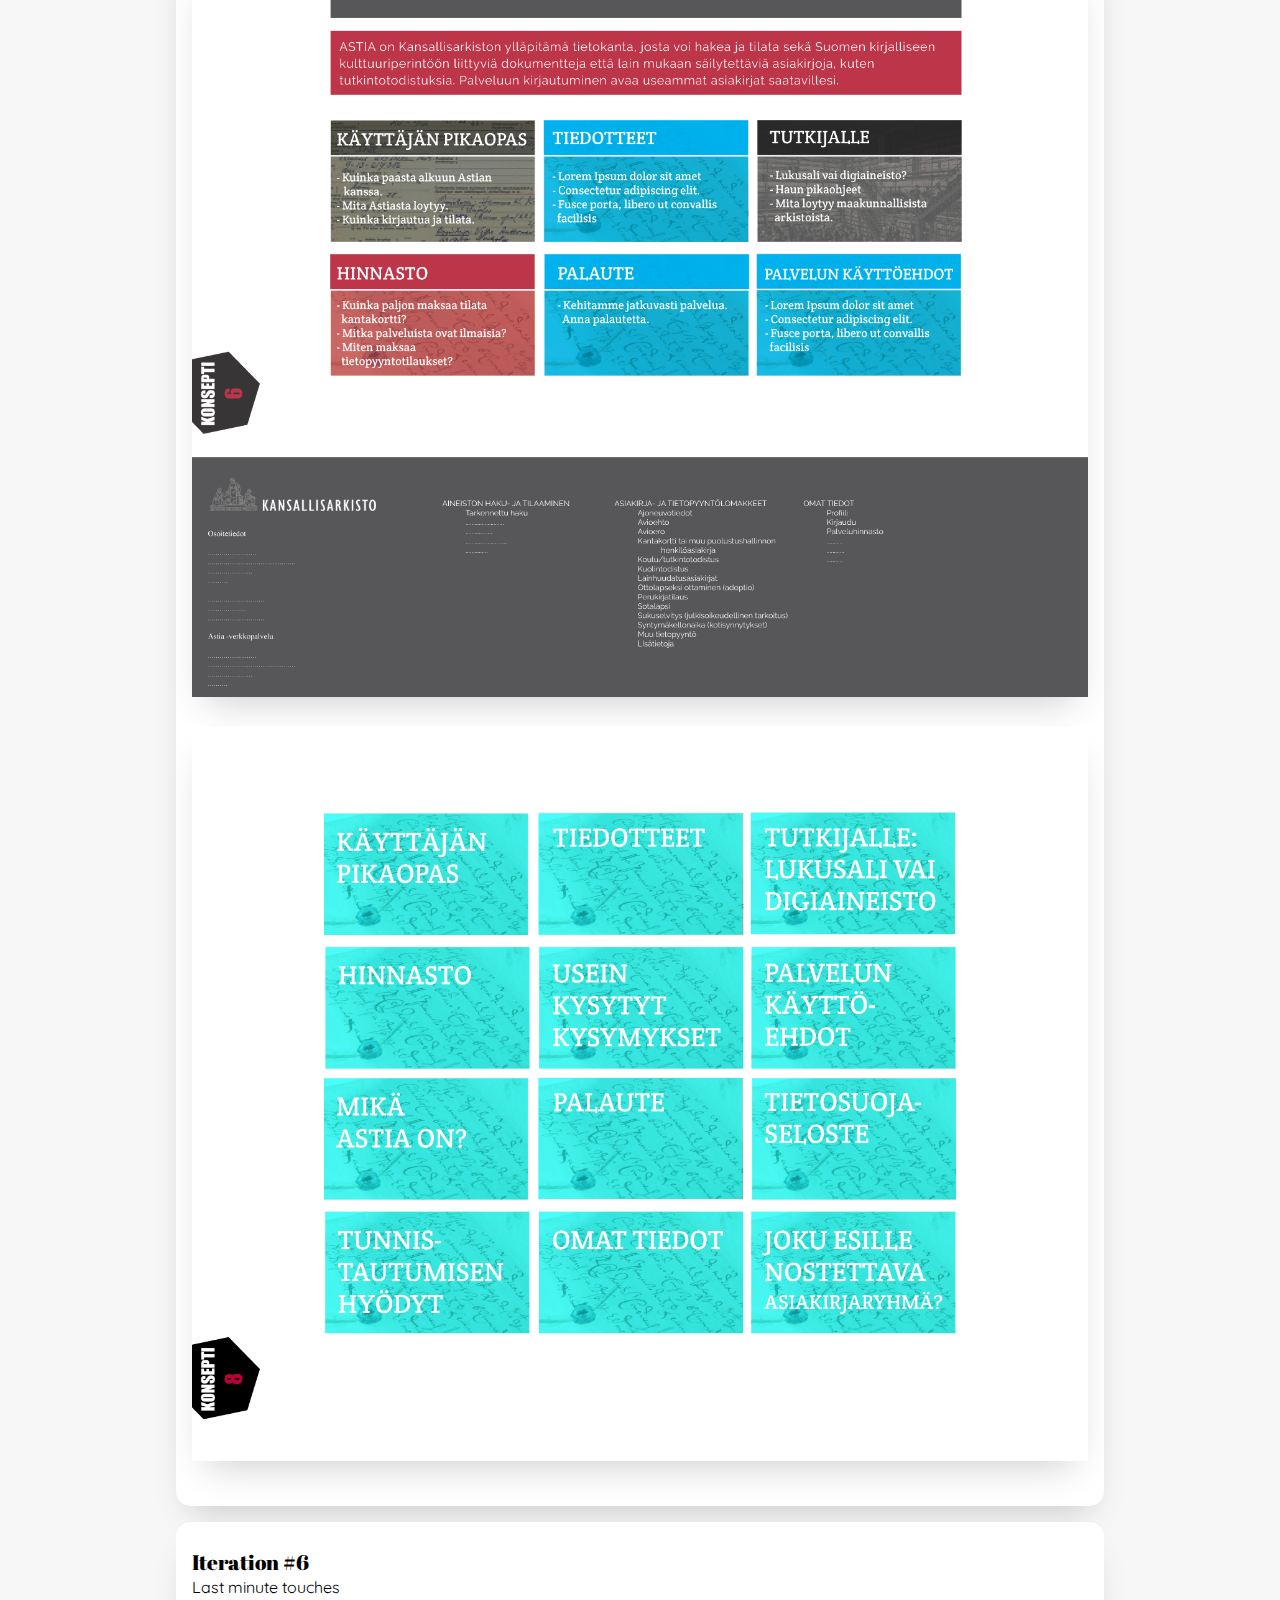
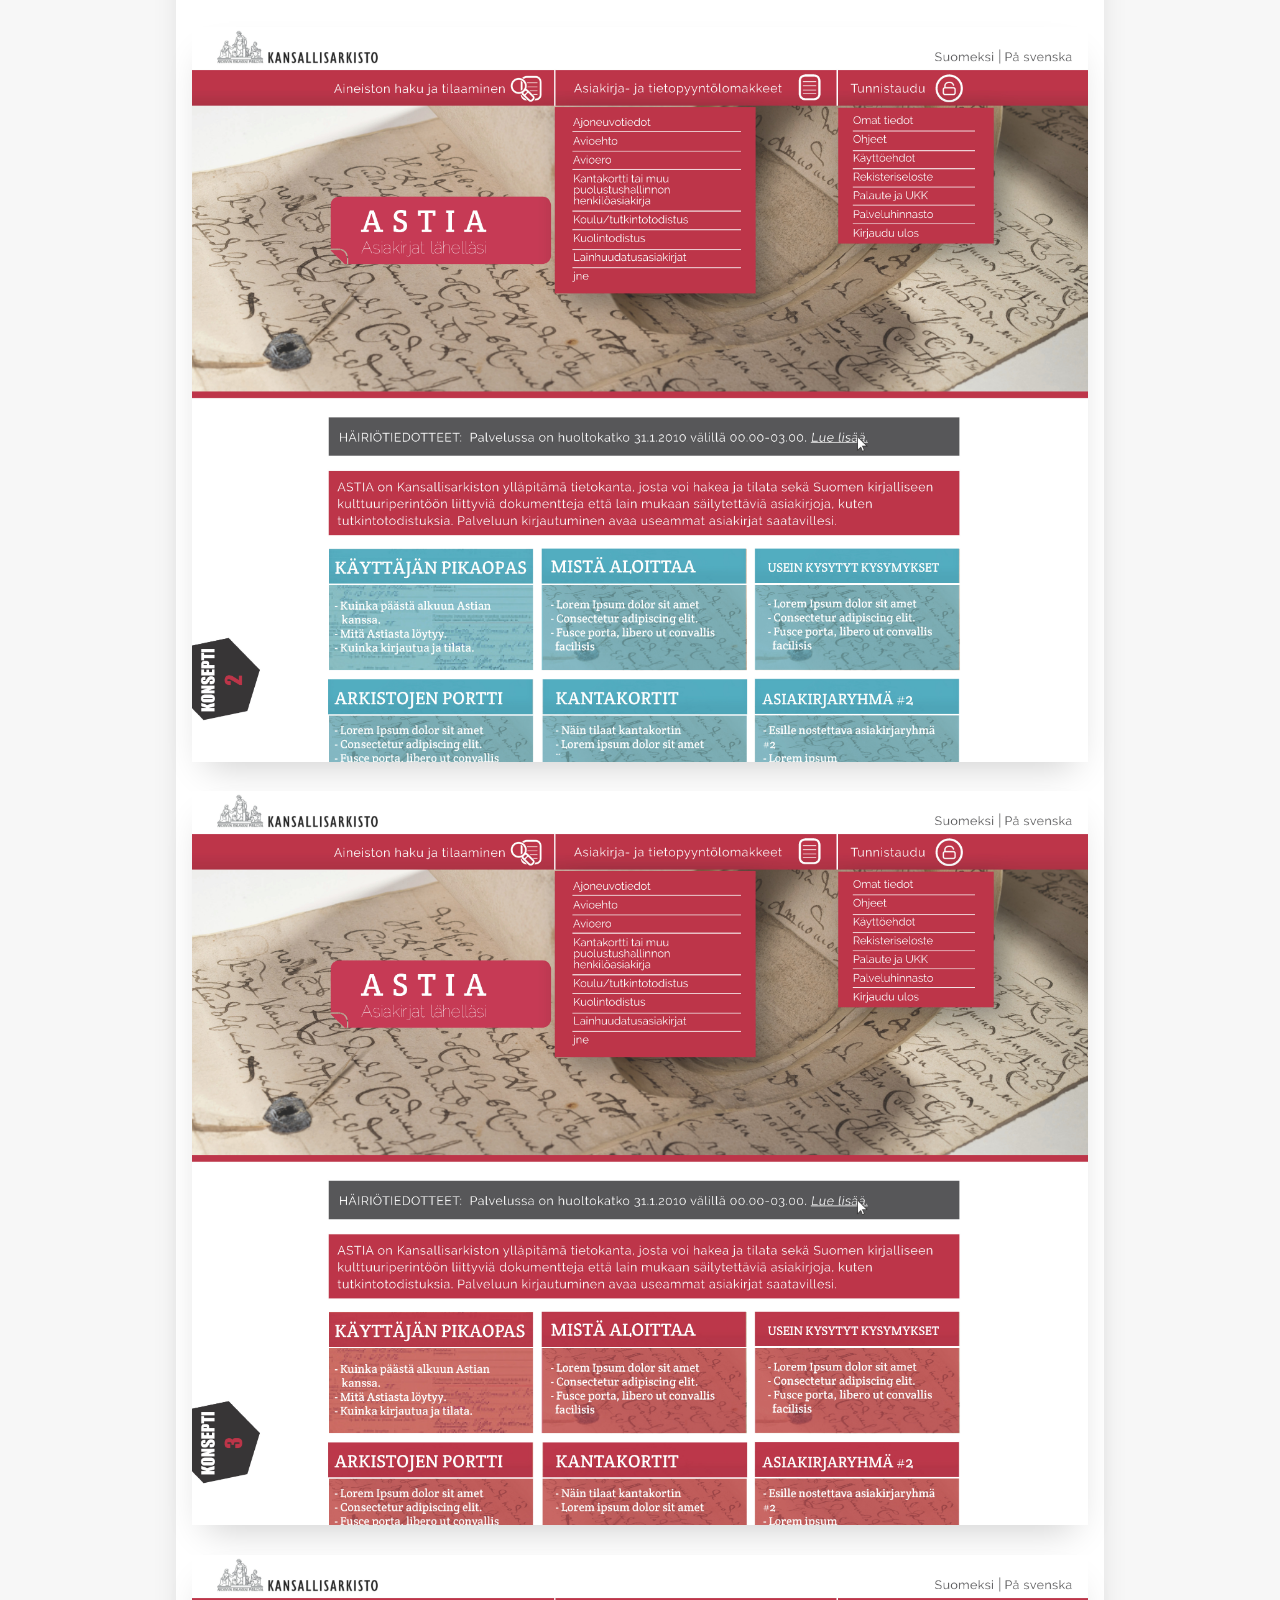
==== commit 4f5ef679: "Update kansallisarkisto_workflow.html" ====
--- a/kansallisarkisto_workflow.html
+++ b/kansallisarkisto_workflow.html
@@ -111,5 +111,6 @@
             <img src="img/kansallisarkisto/ASTIA_v6_Page_7.jpg" alt="">
             <img src="img/kansallisarkisto/ASTIA_v6_Page_8.jpg" alt="">
         </div> 
+        <div></div>
     </body>
 </html>
--- a/css/workflow.css
+++ b/css/workflow.css
@@ -114,6 +114,8 @@
     margin-right: 0;
     padding-top: 3em;
     padding-bottom: 2em;
+    padding-left: 2em;
+    padding-right: 2em;
     background-color: white;
     -webkit-box-shadow: 0px 18px 36px -14px rgba(0,0,0,0.2);
     -moz-box-shadow: 0px 18px 36px -14px rgba(0,0,0,0.2);
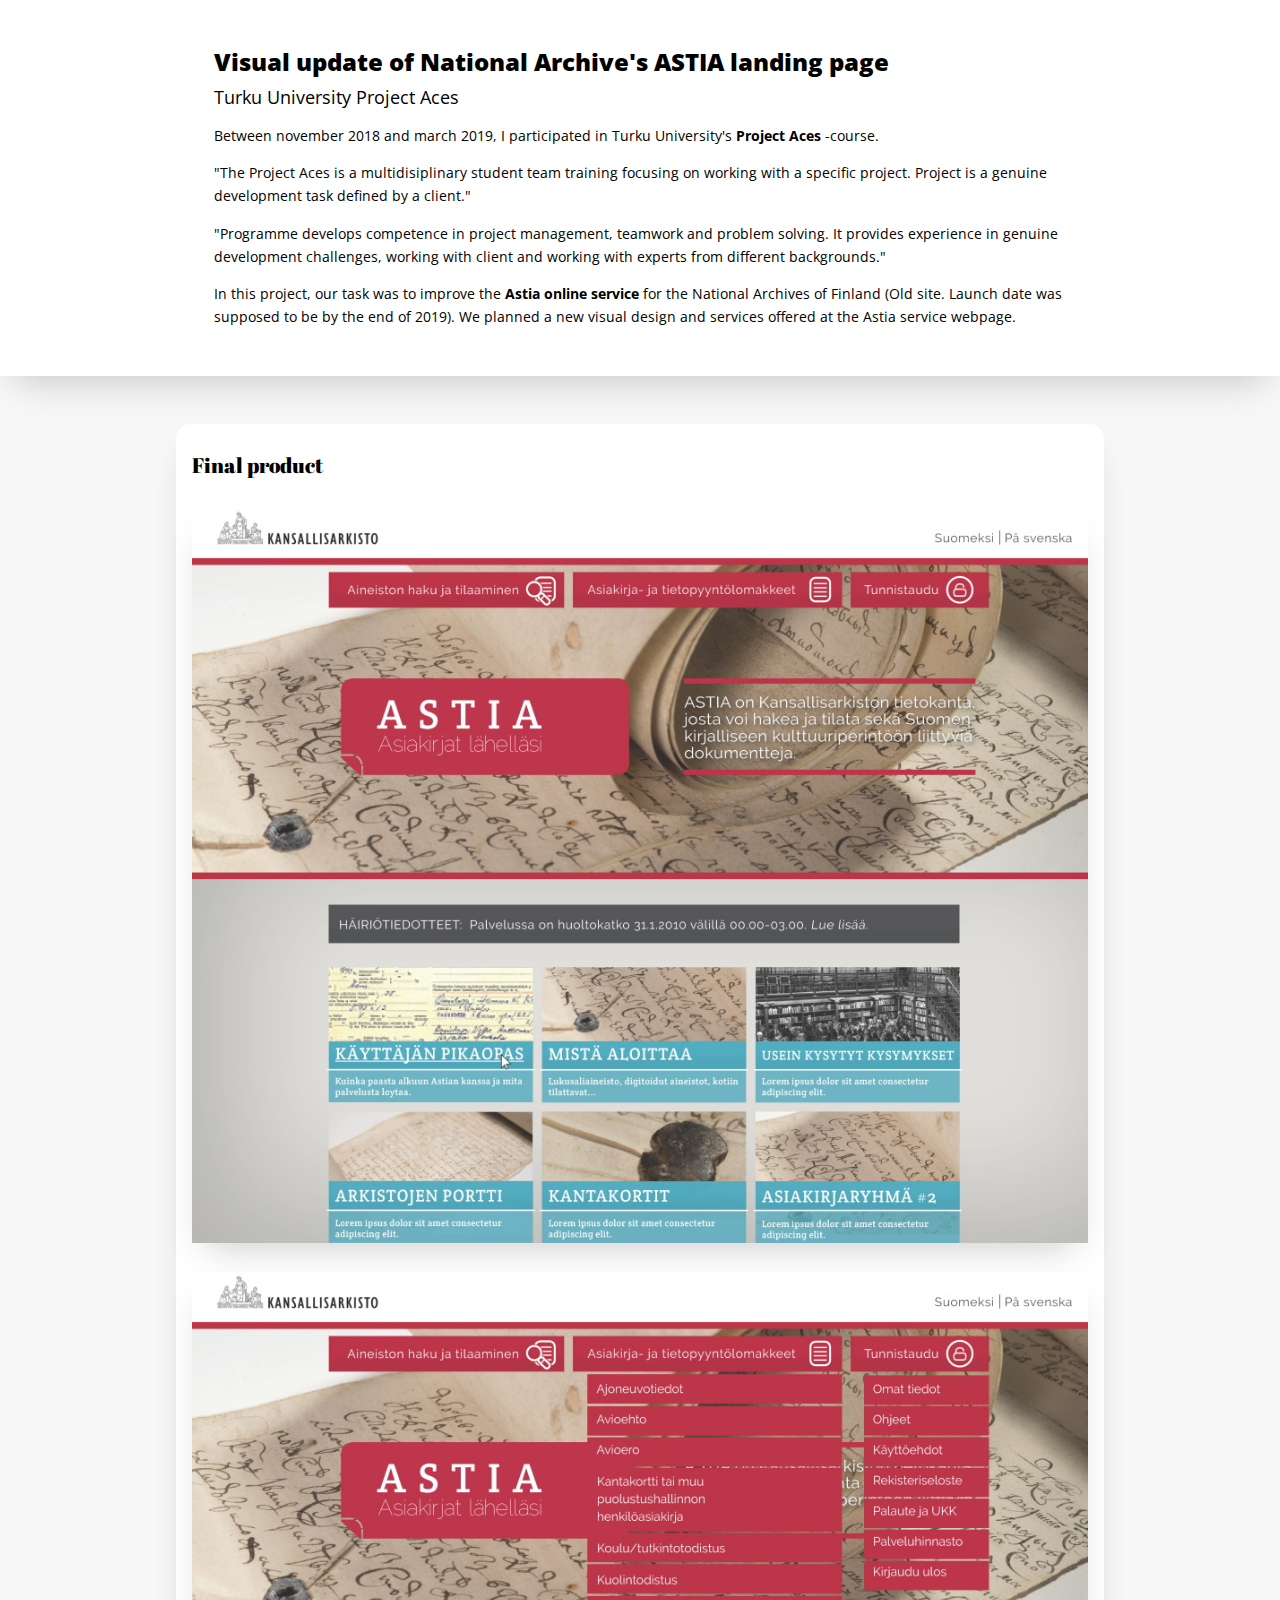
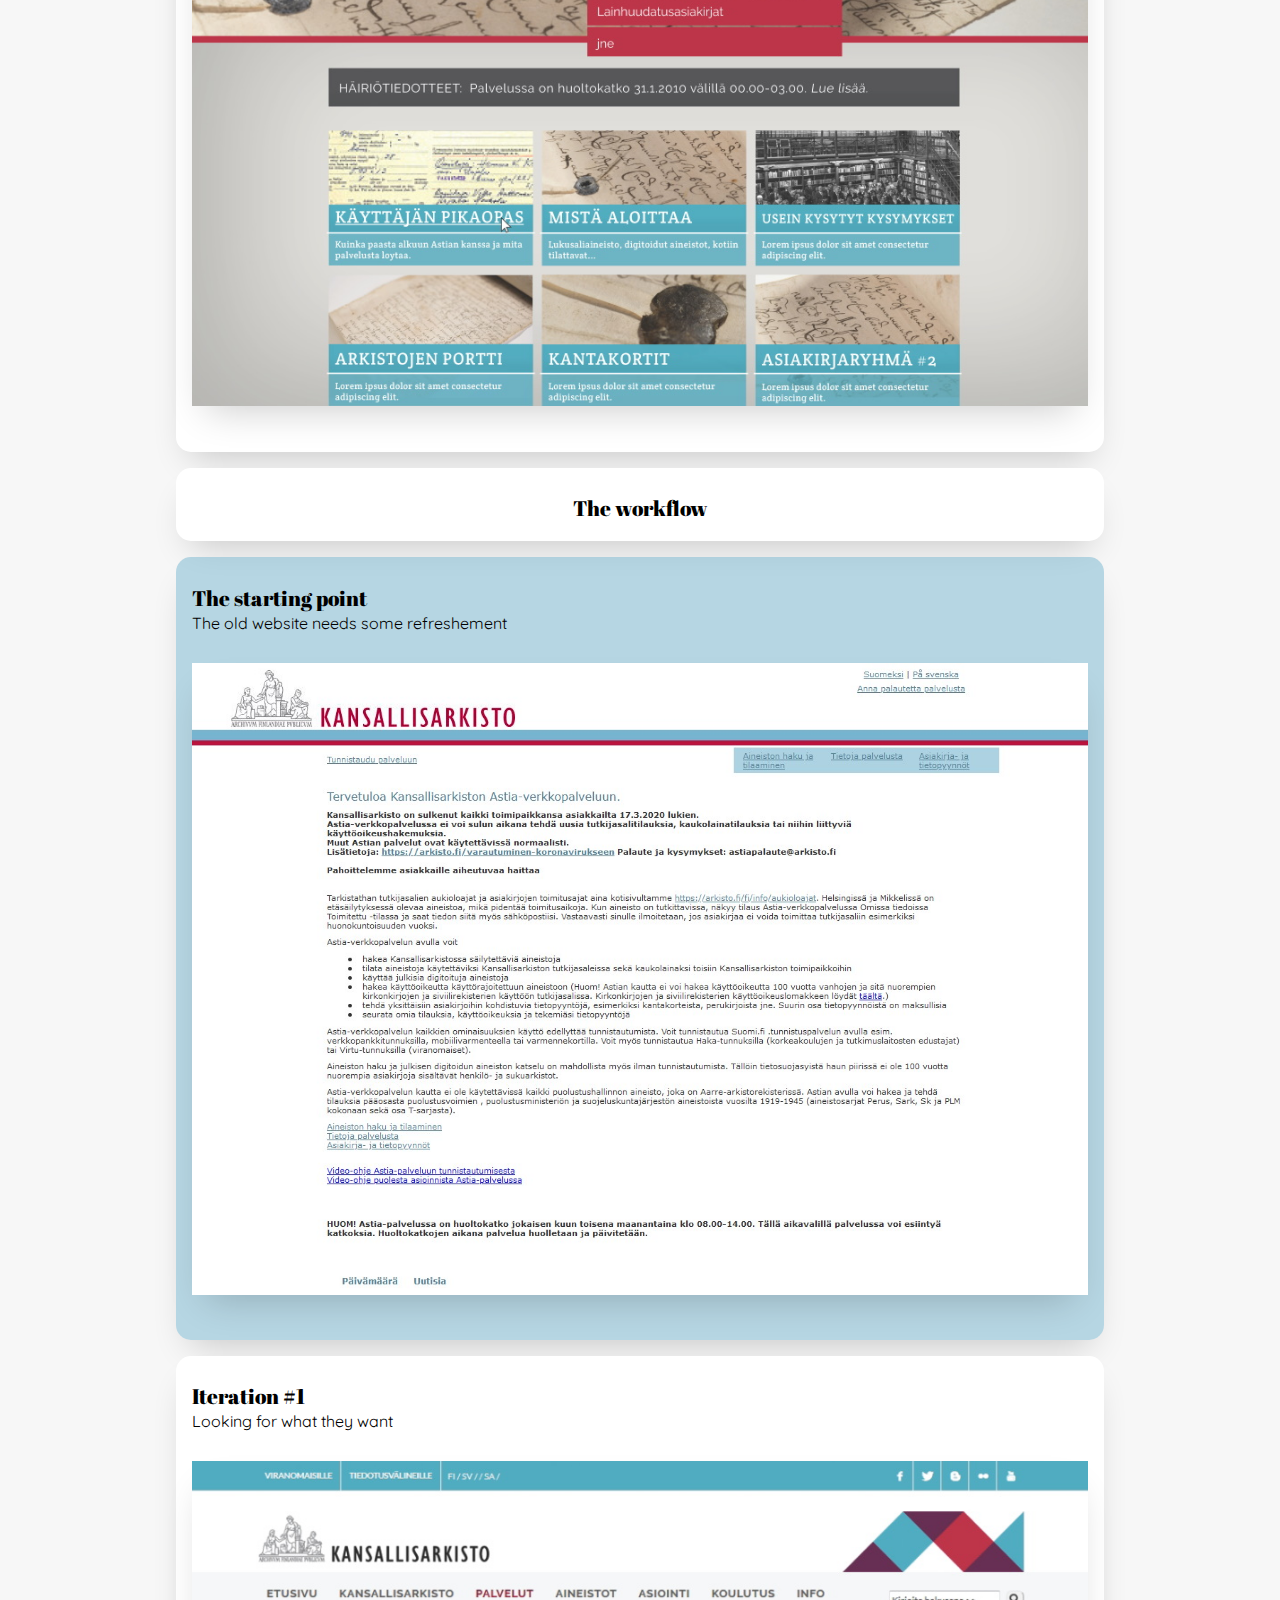
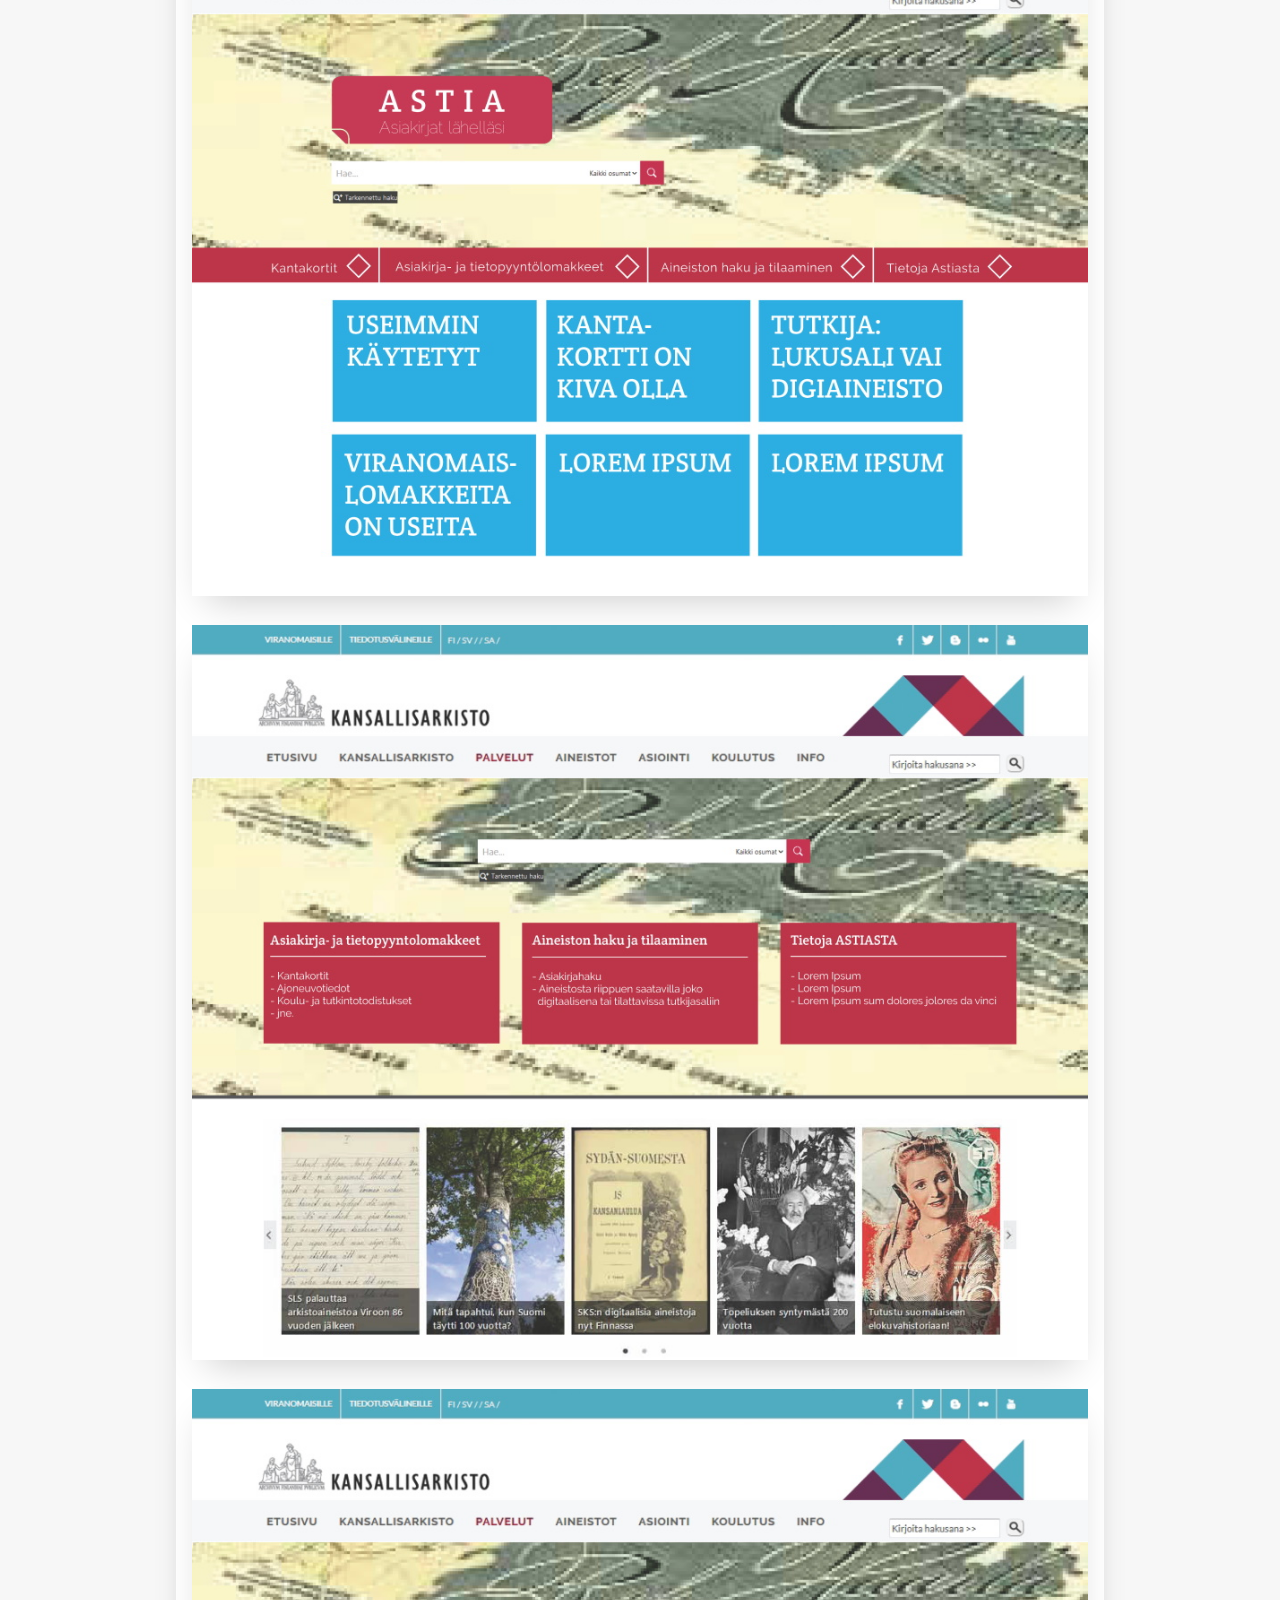
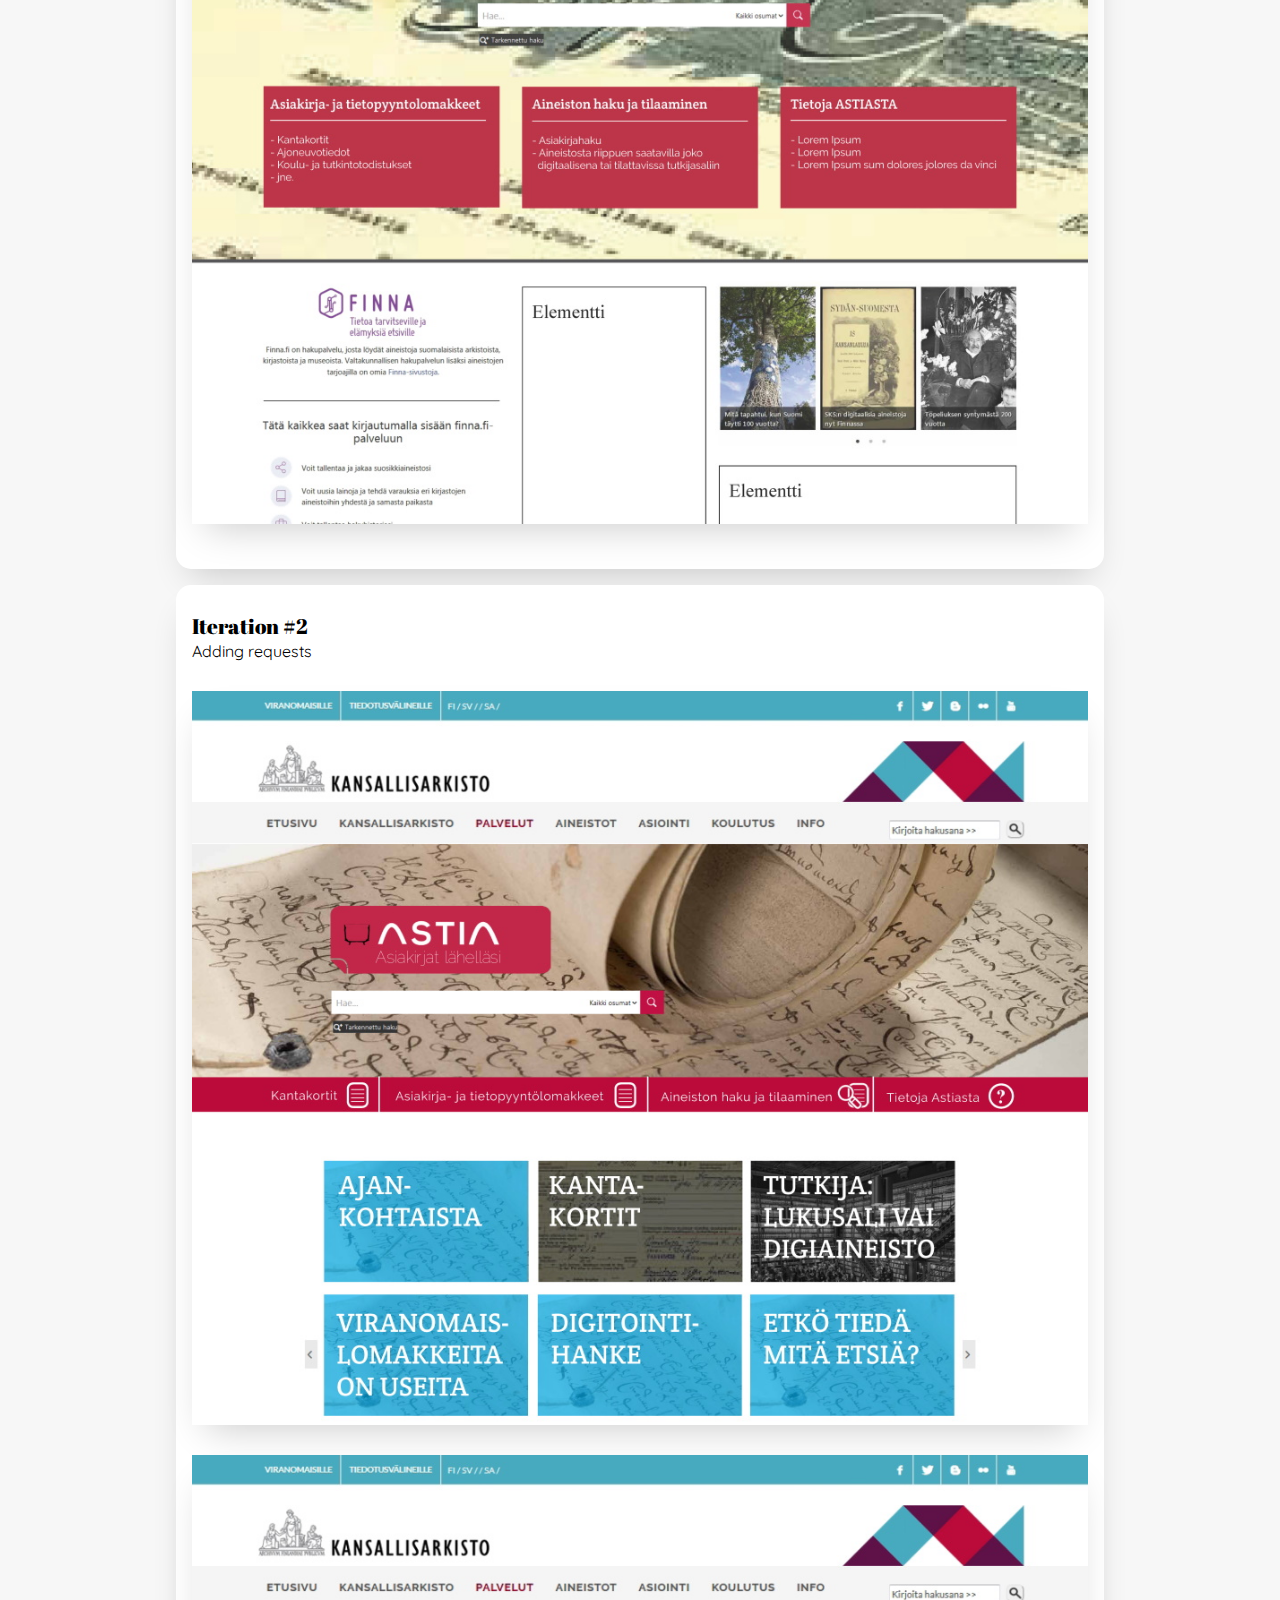
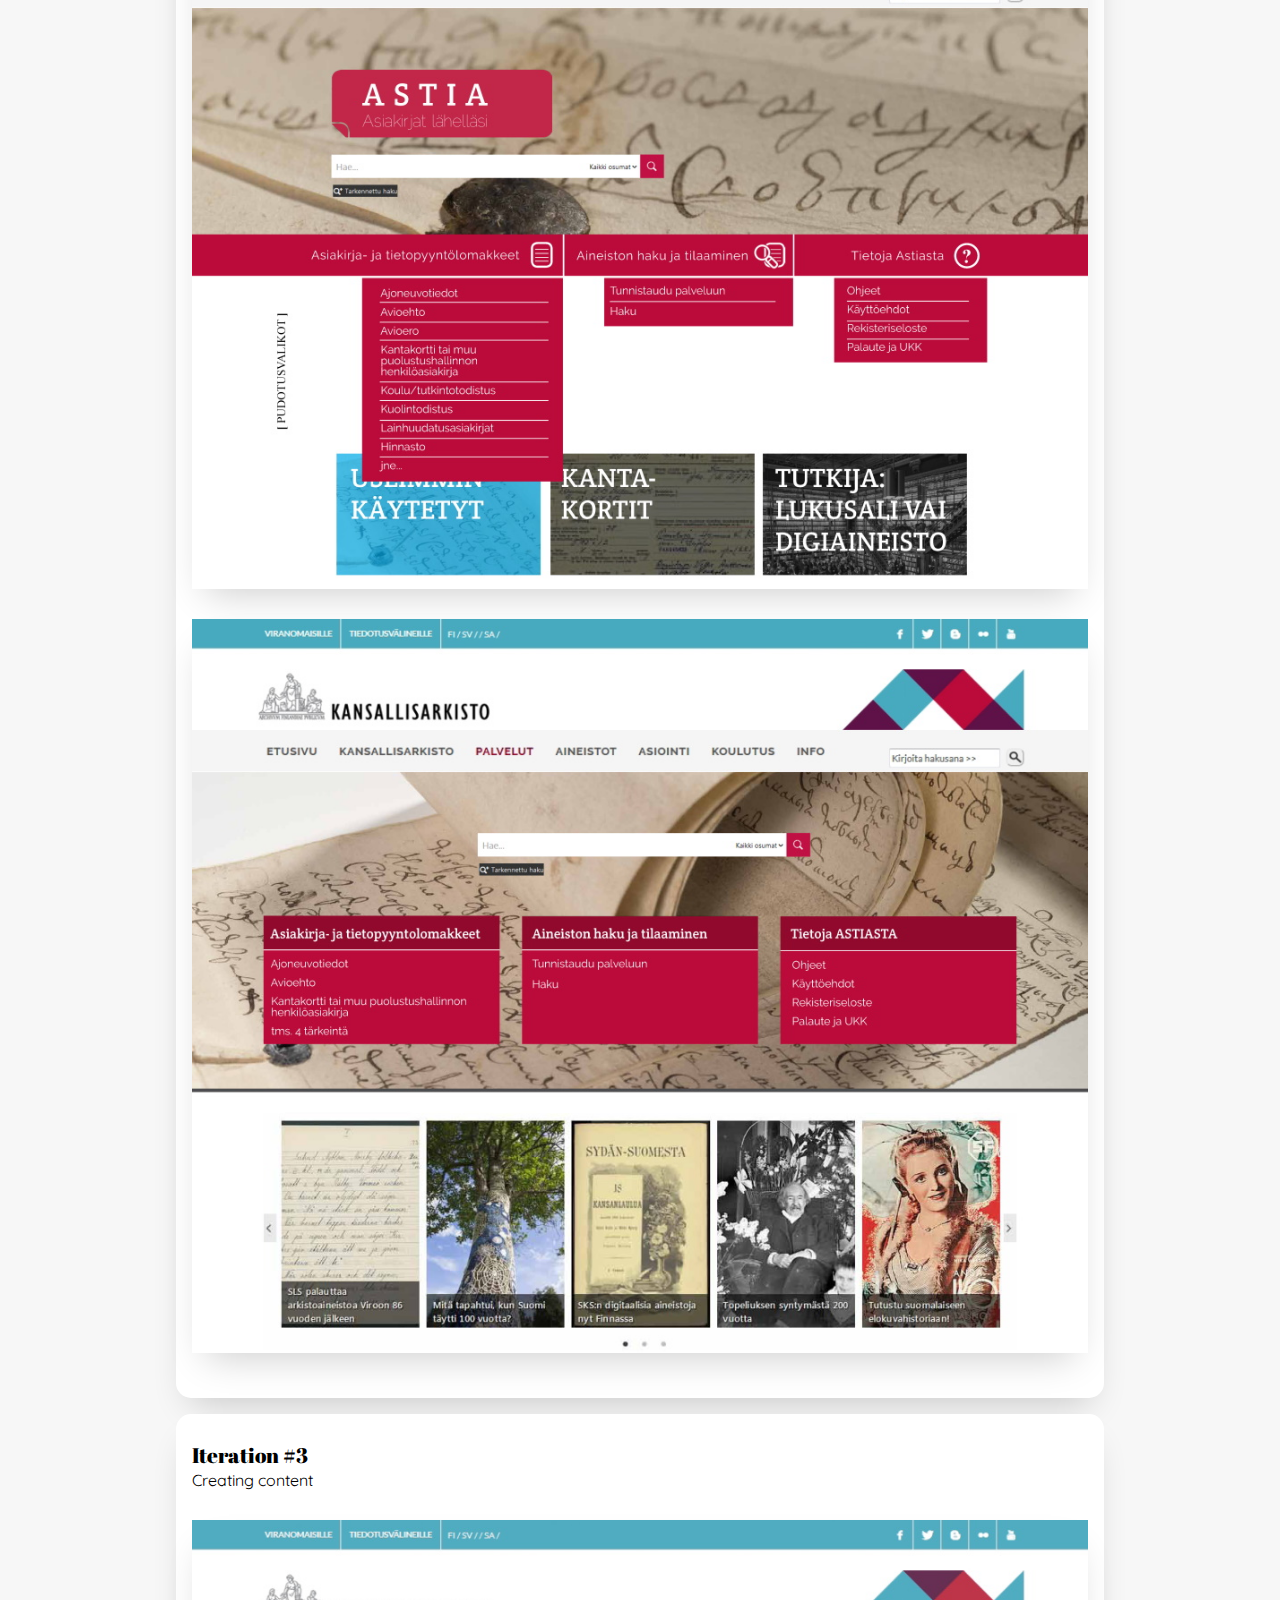
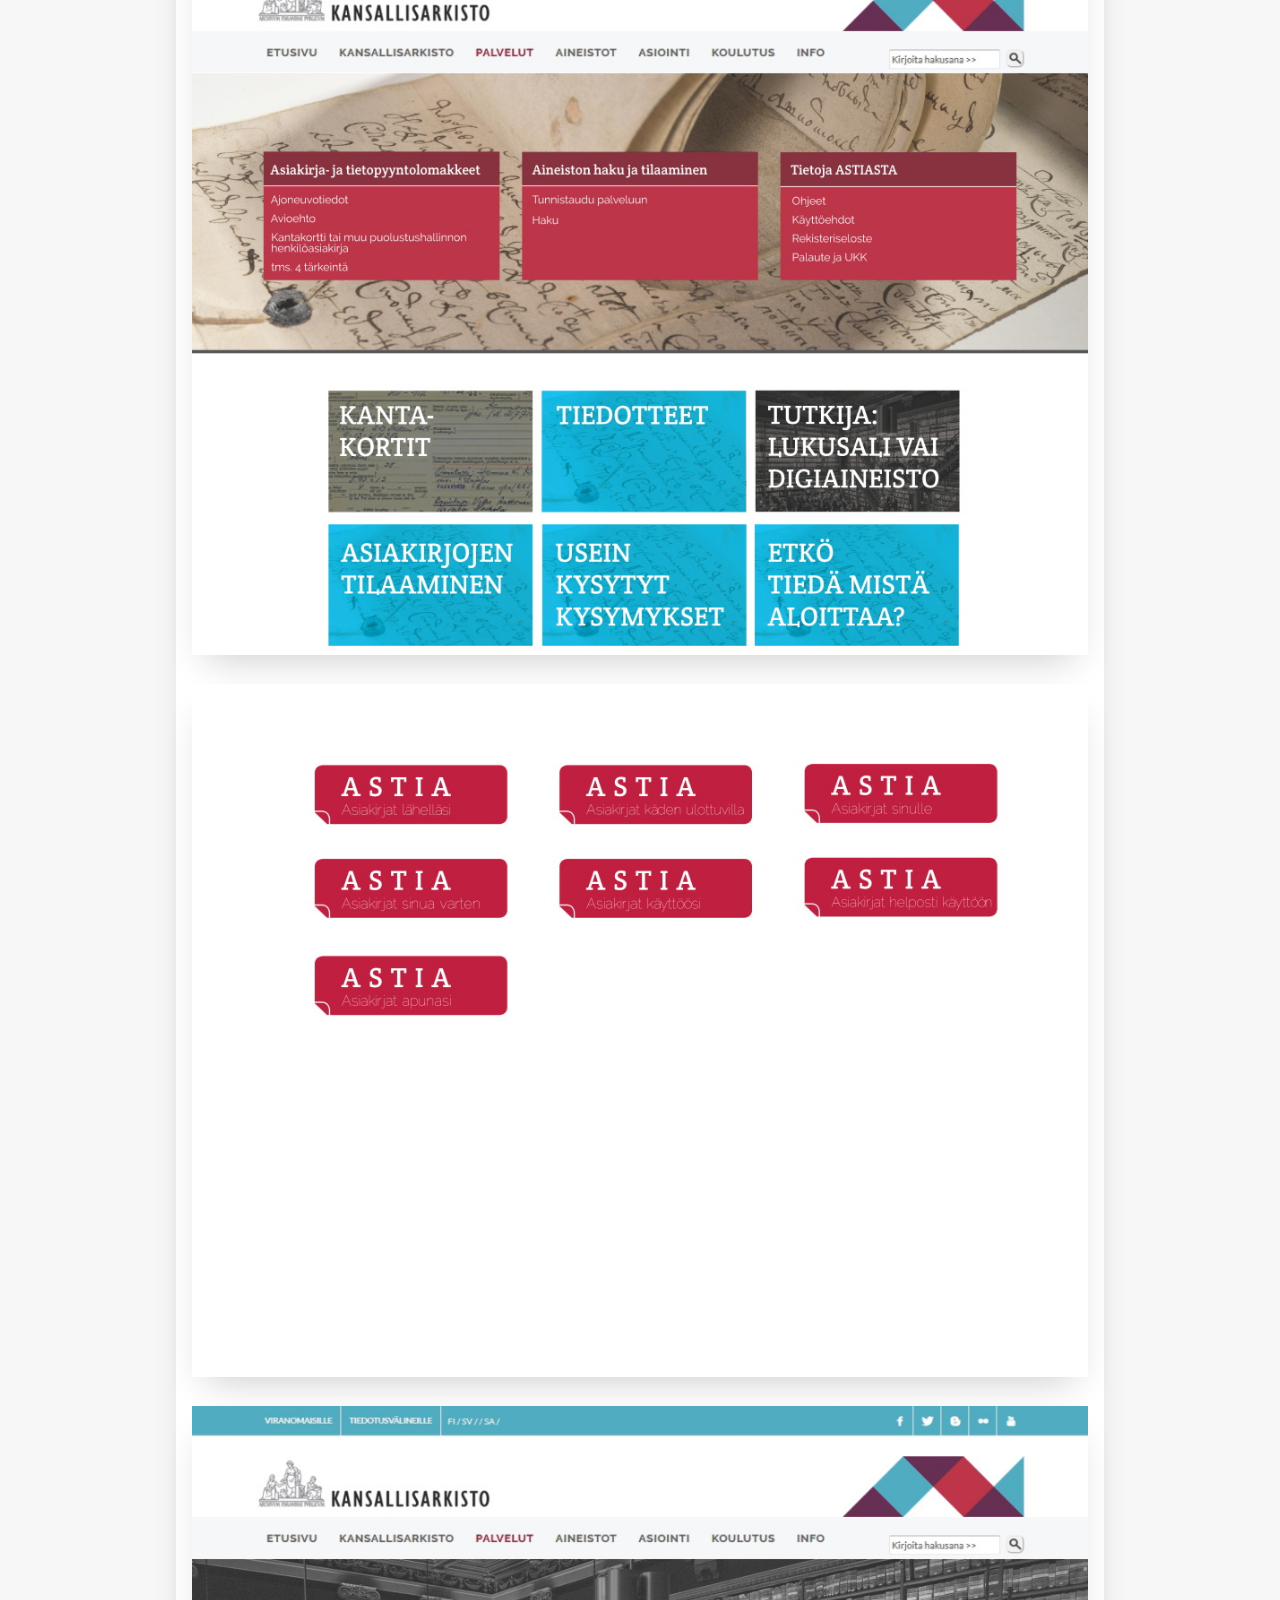
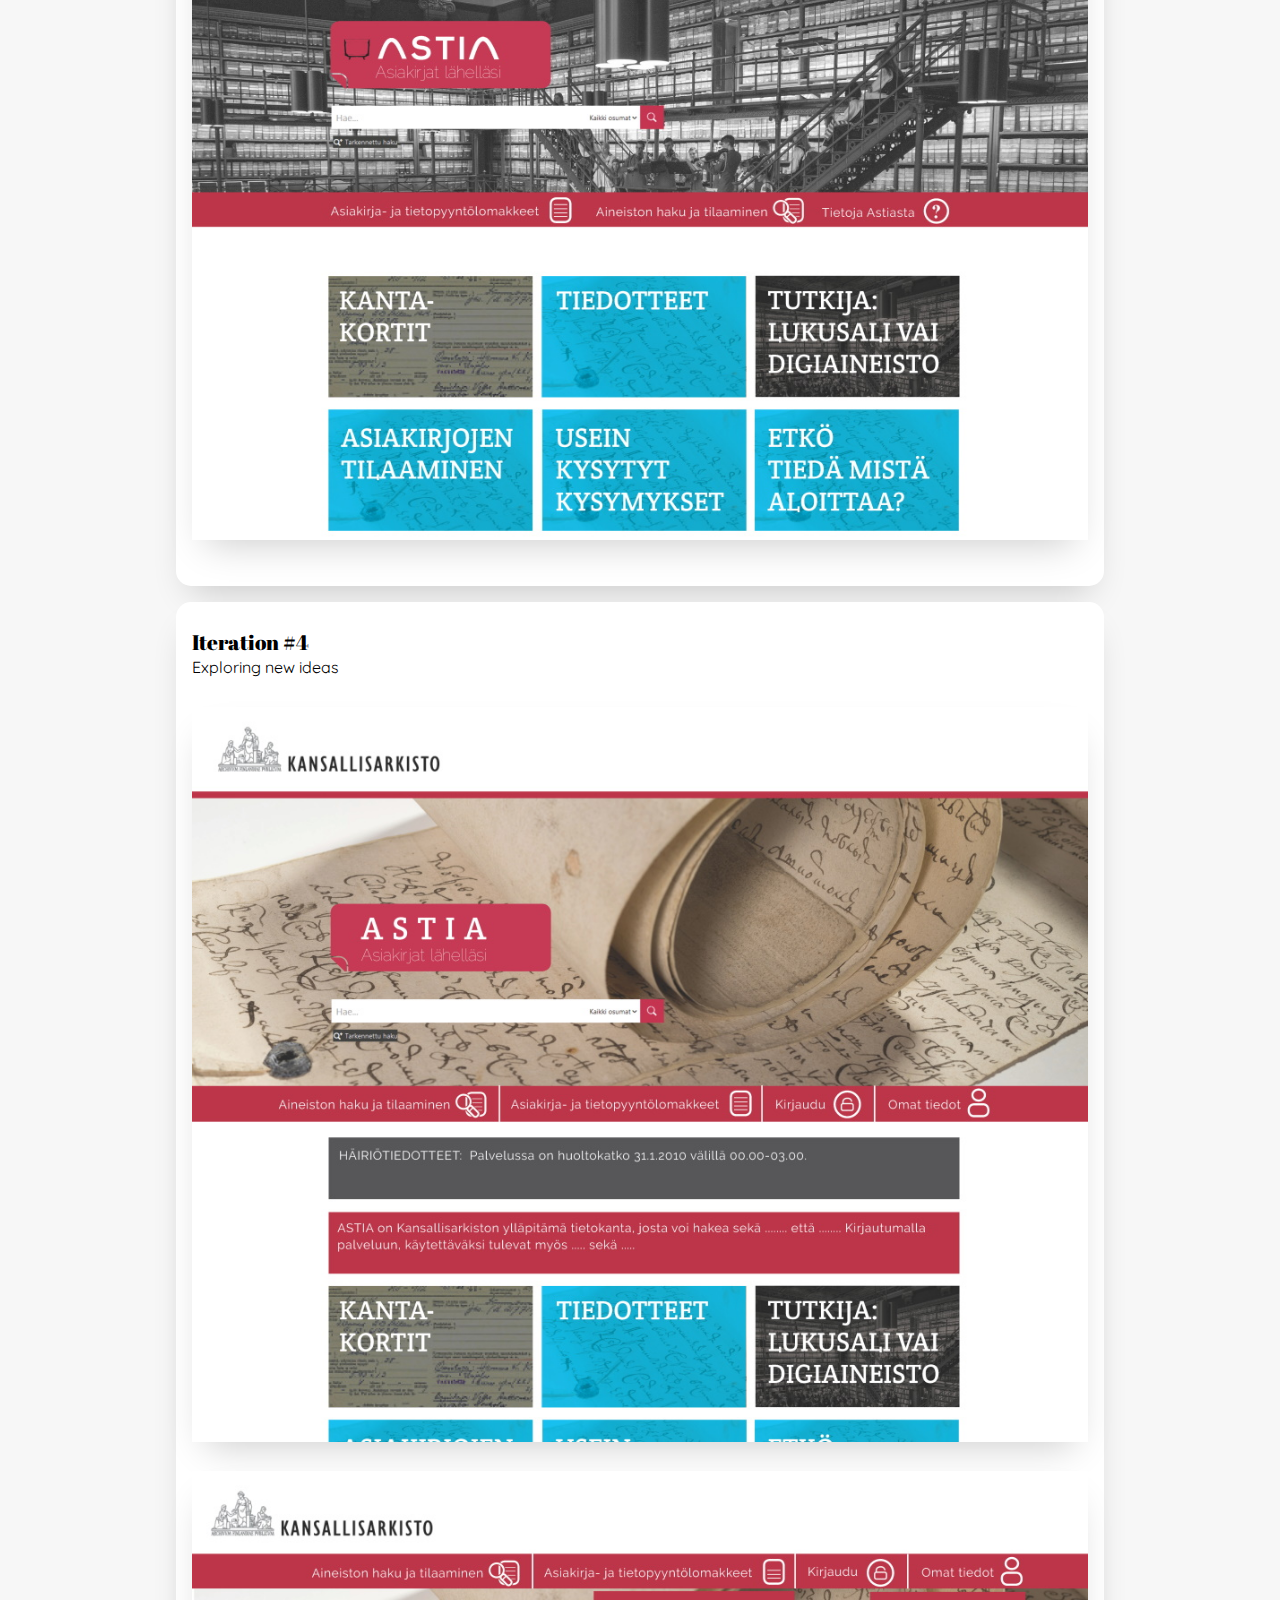
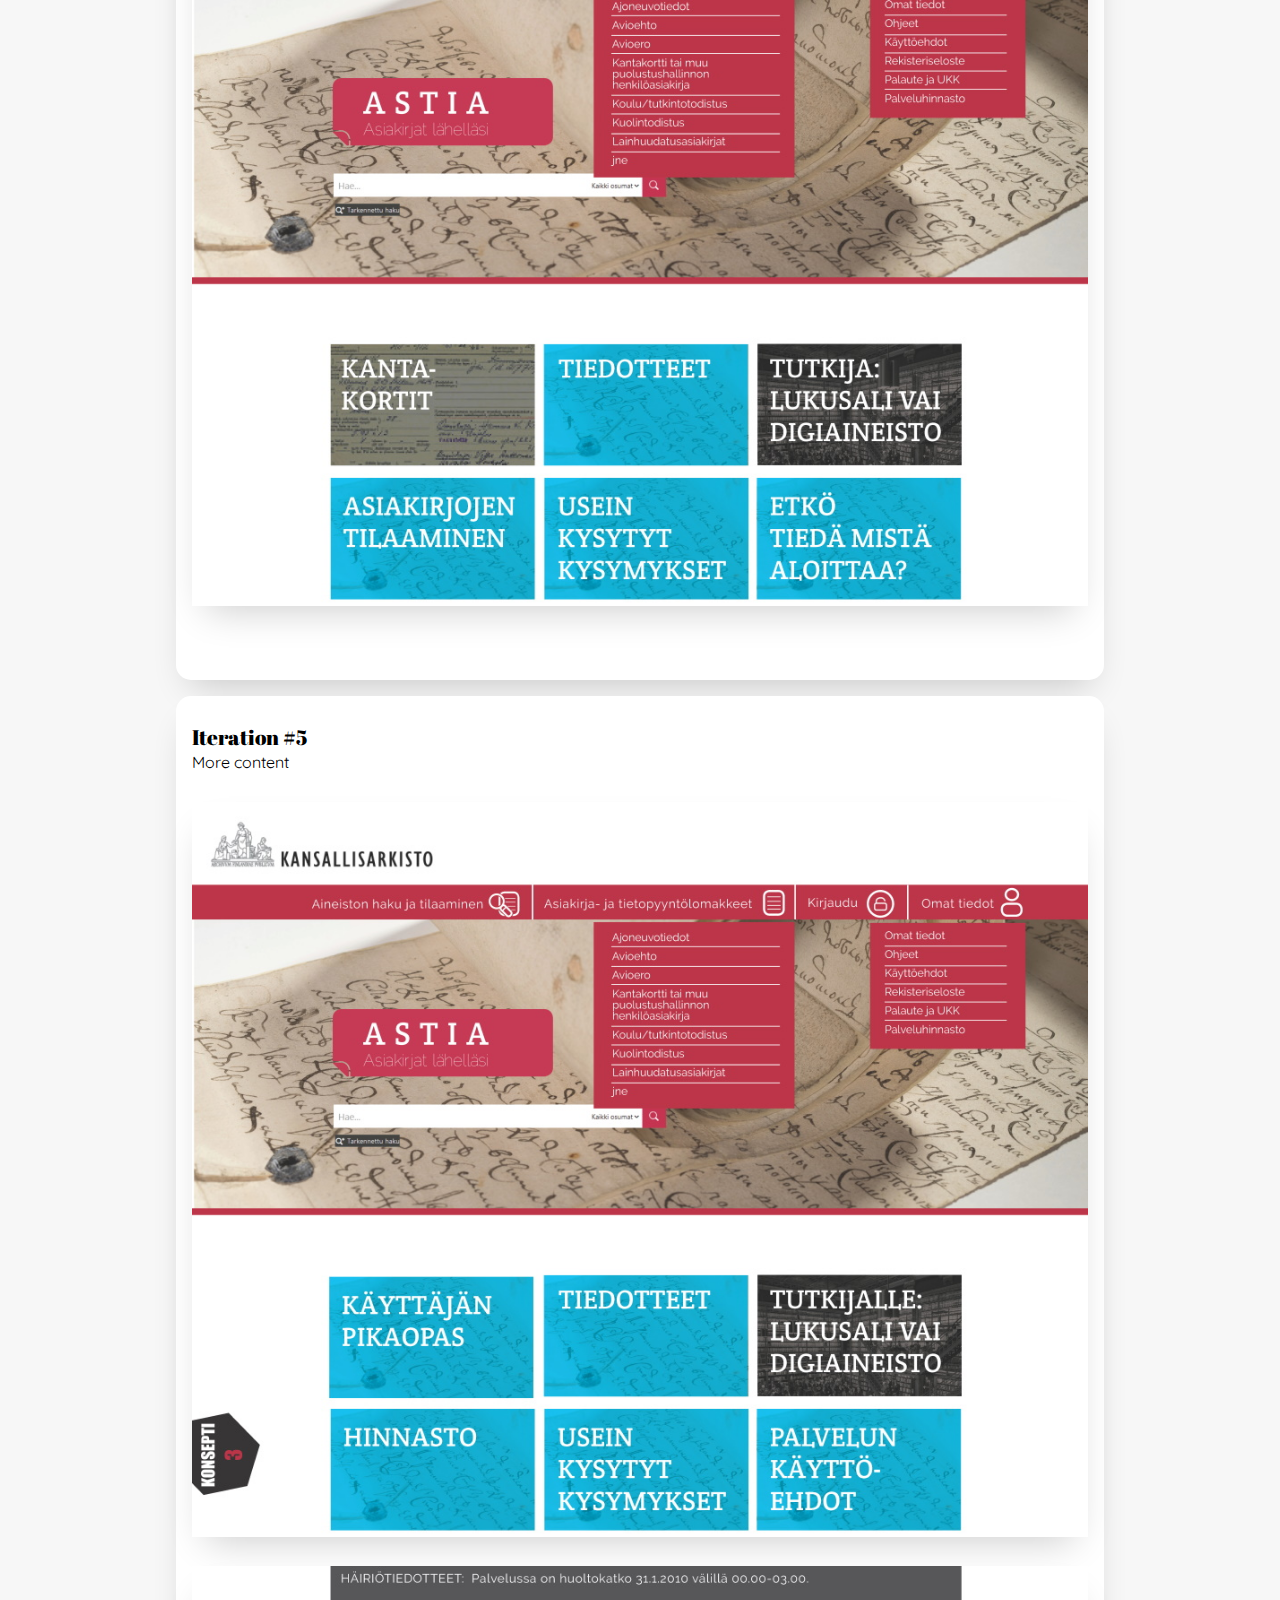
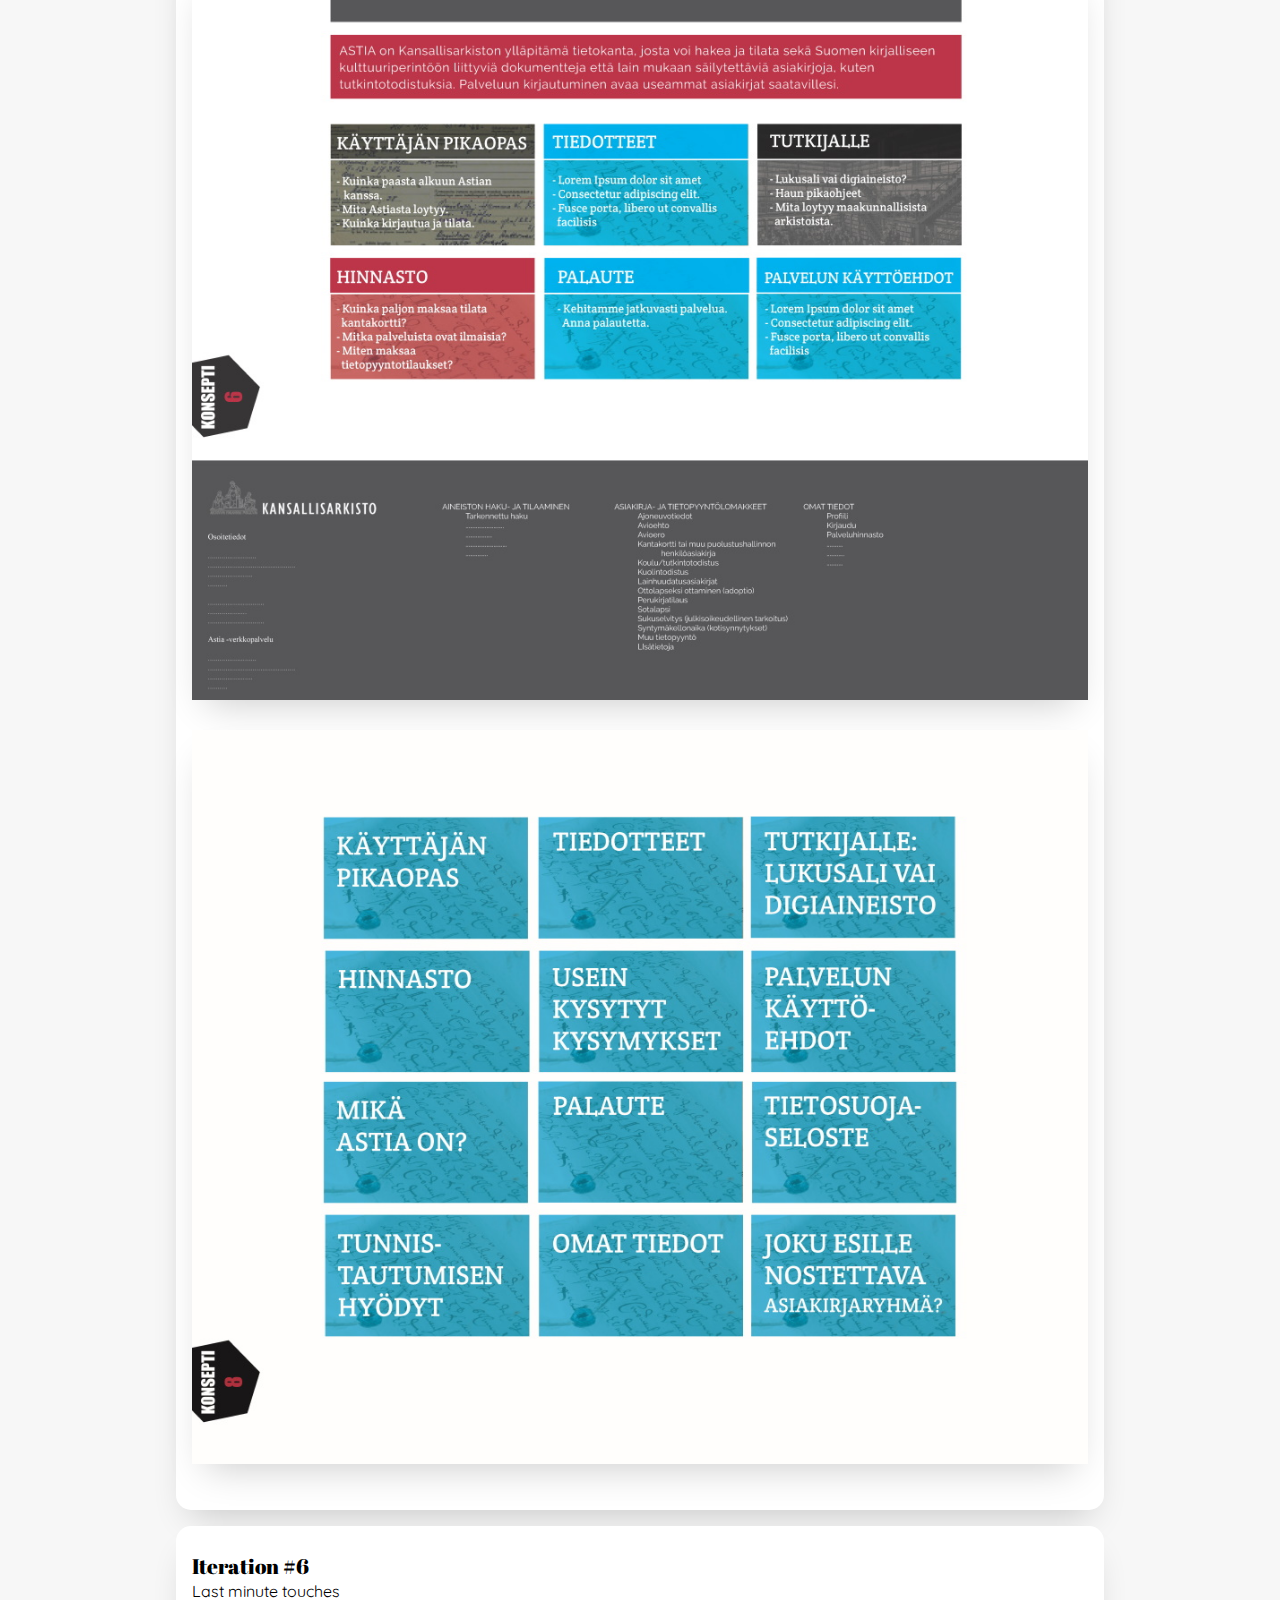
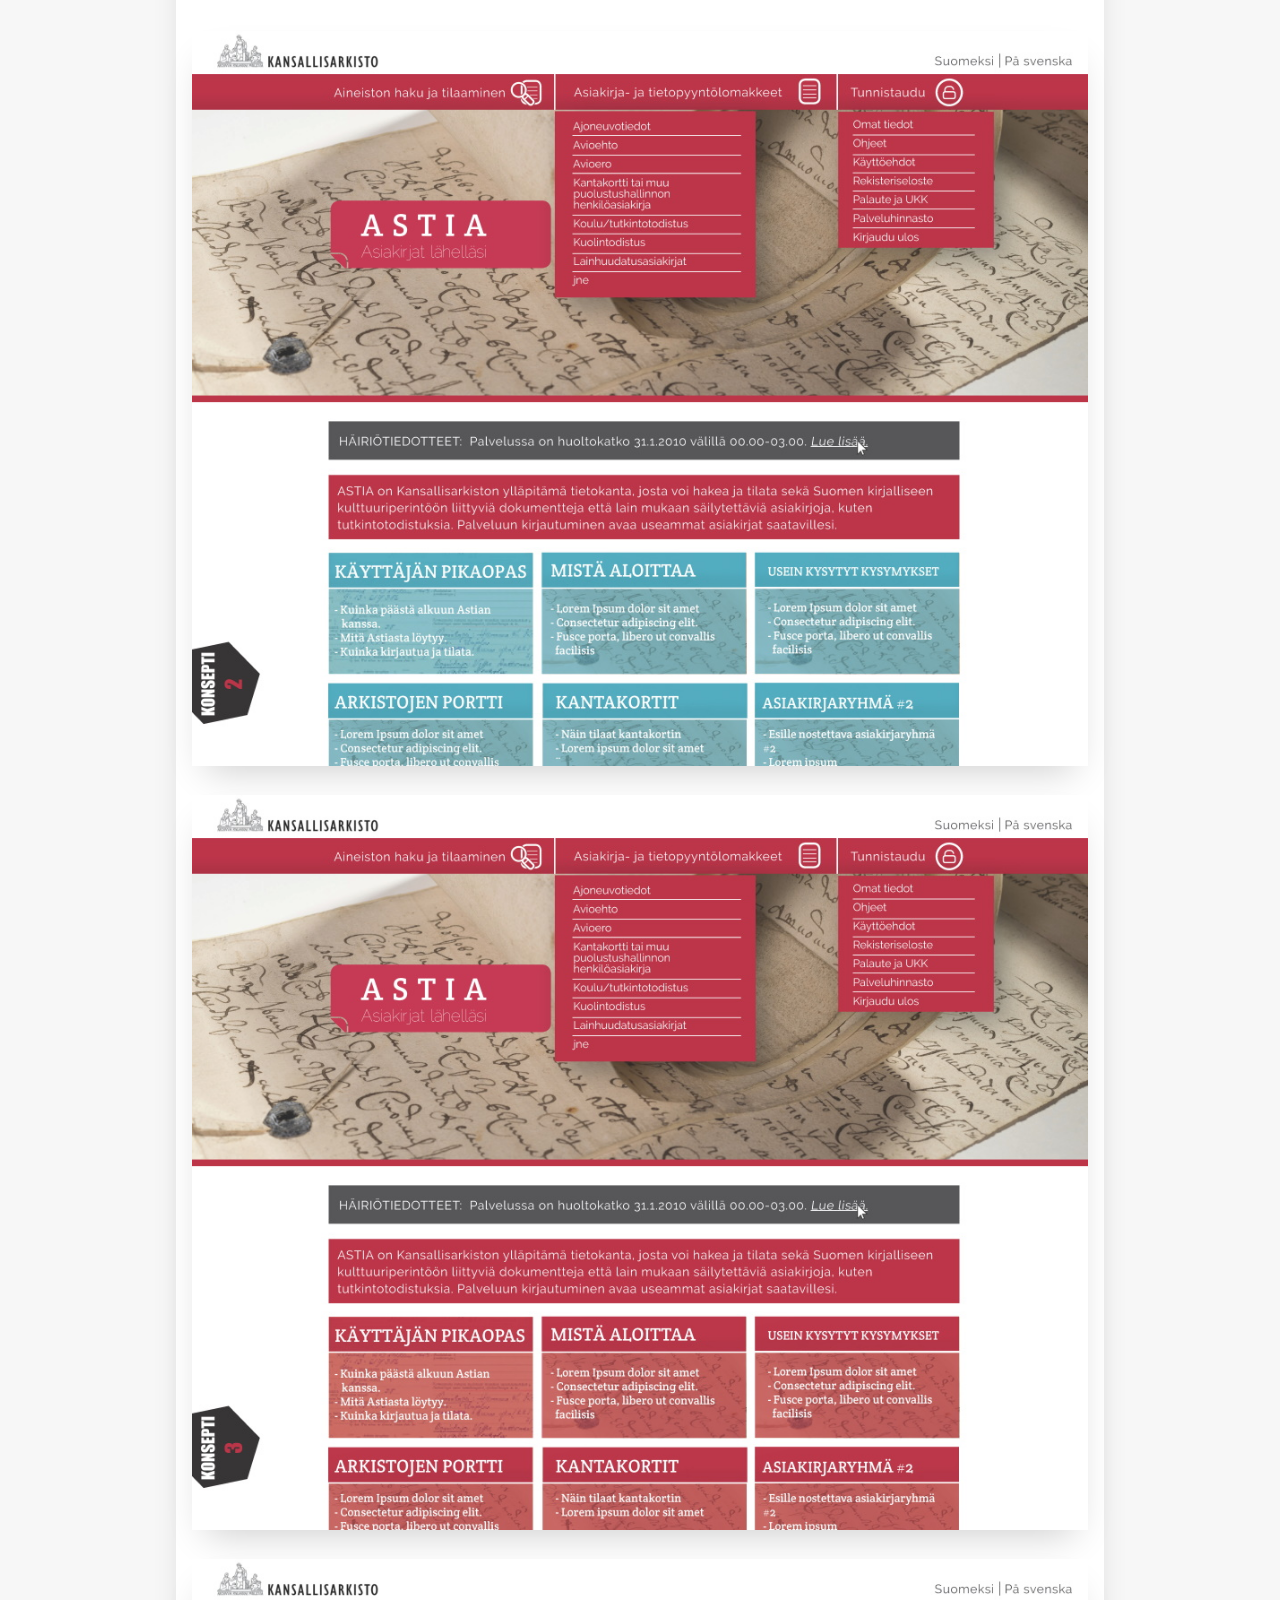
==== commit 28934e74: "added react  news project" ====
--- a/kansallisarkisto_workflow.html
+++ b/kansallisarkisto_workflow.html
@@ -9,10 +9,6 @@
     </head>
     <body>
         <div id="header">
-            <a id="demo" href="ASTIA_Kansallisarkisto.html" target="_blank">
-                <p>Early prototype</p>
-                <p id="demo-small">(some elements may be missing)</p>
-            </a>
             <div id="content">
                 <h1>Visual update of National Archive's ASTIA landing page</h1>
                 <h2>Turku University Project Aces</h2>
